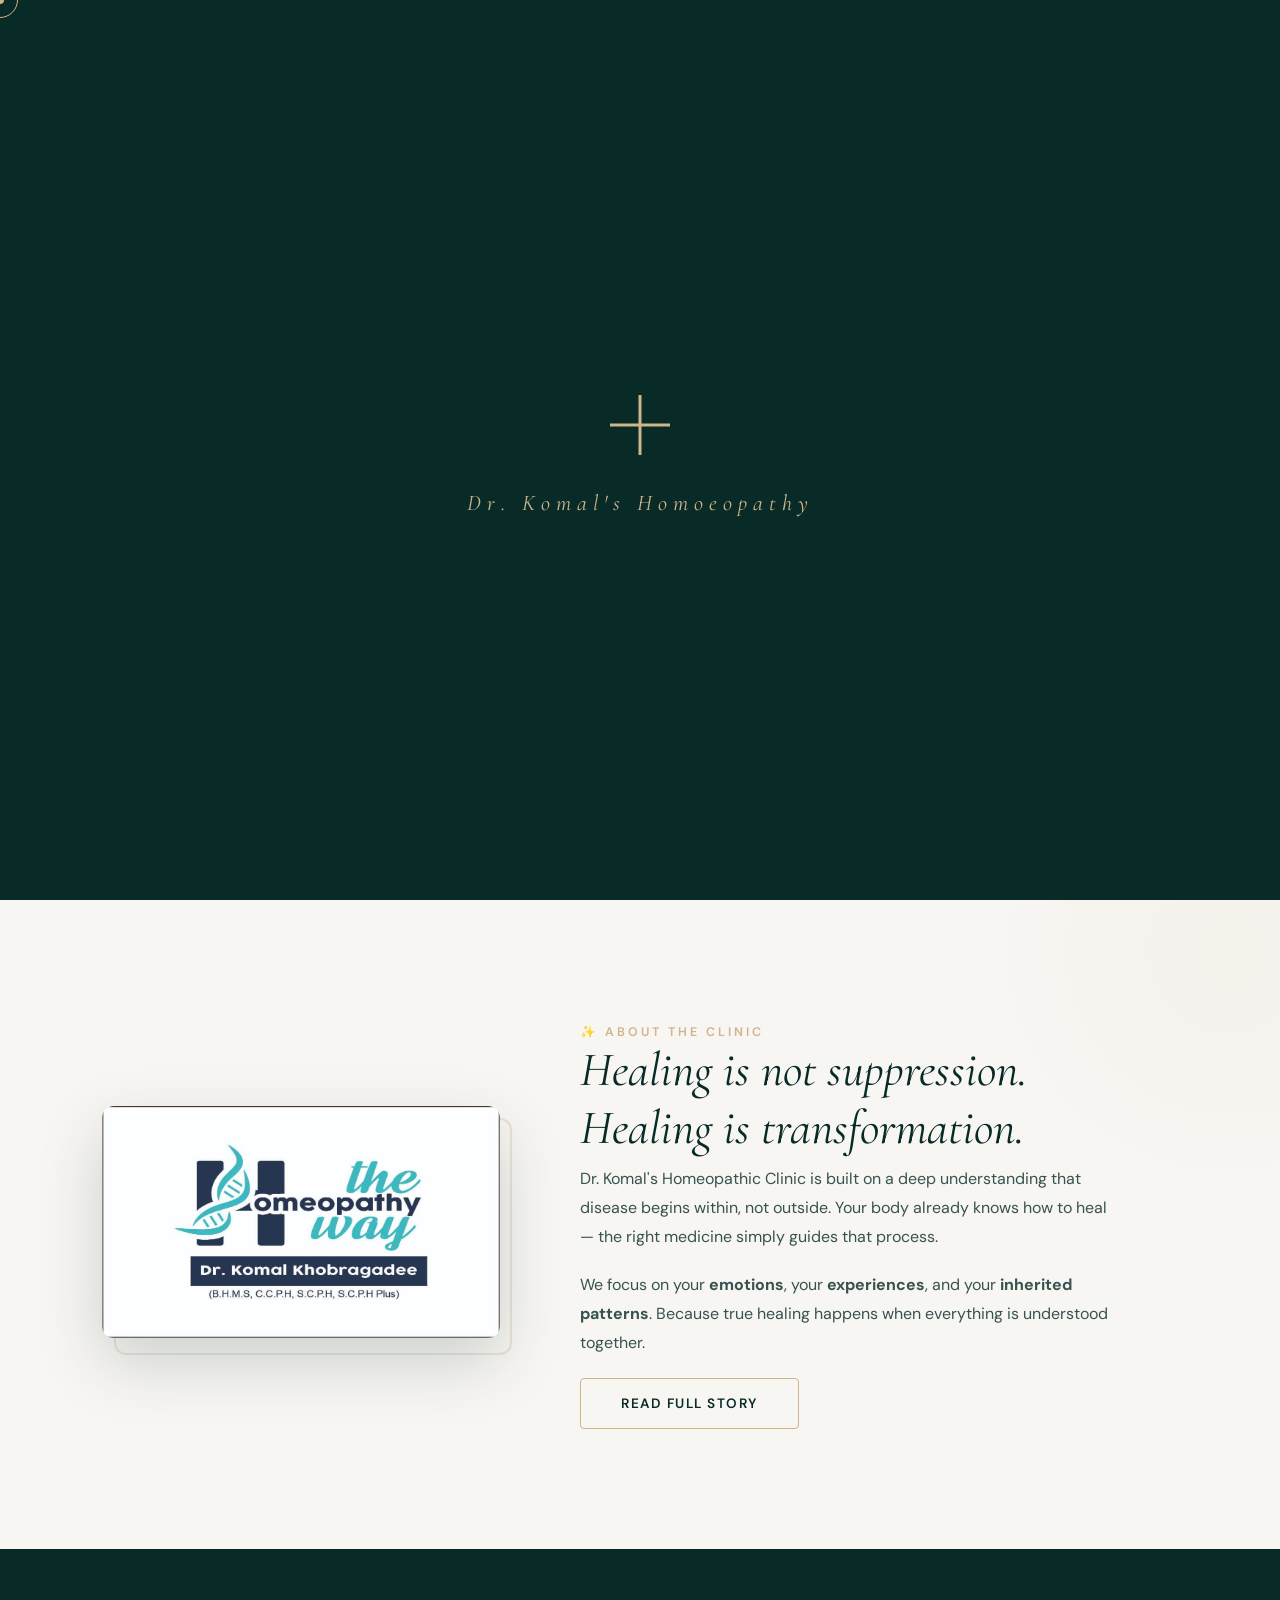
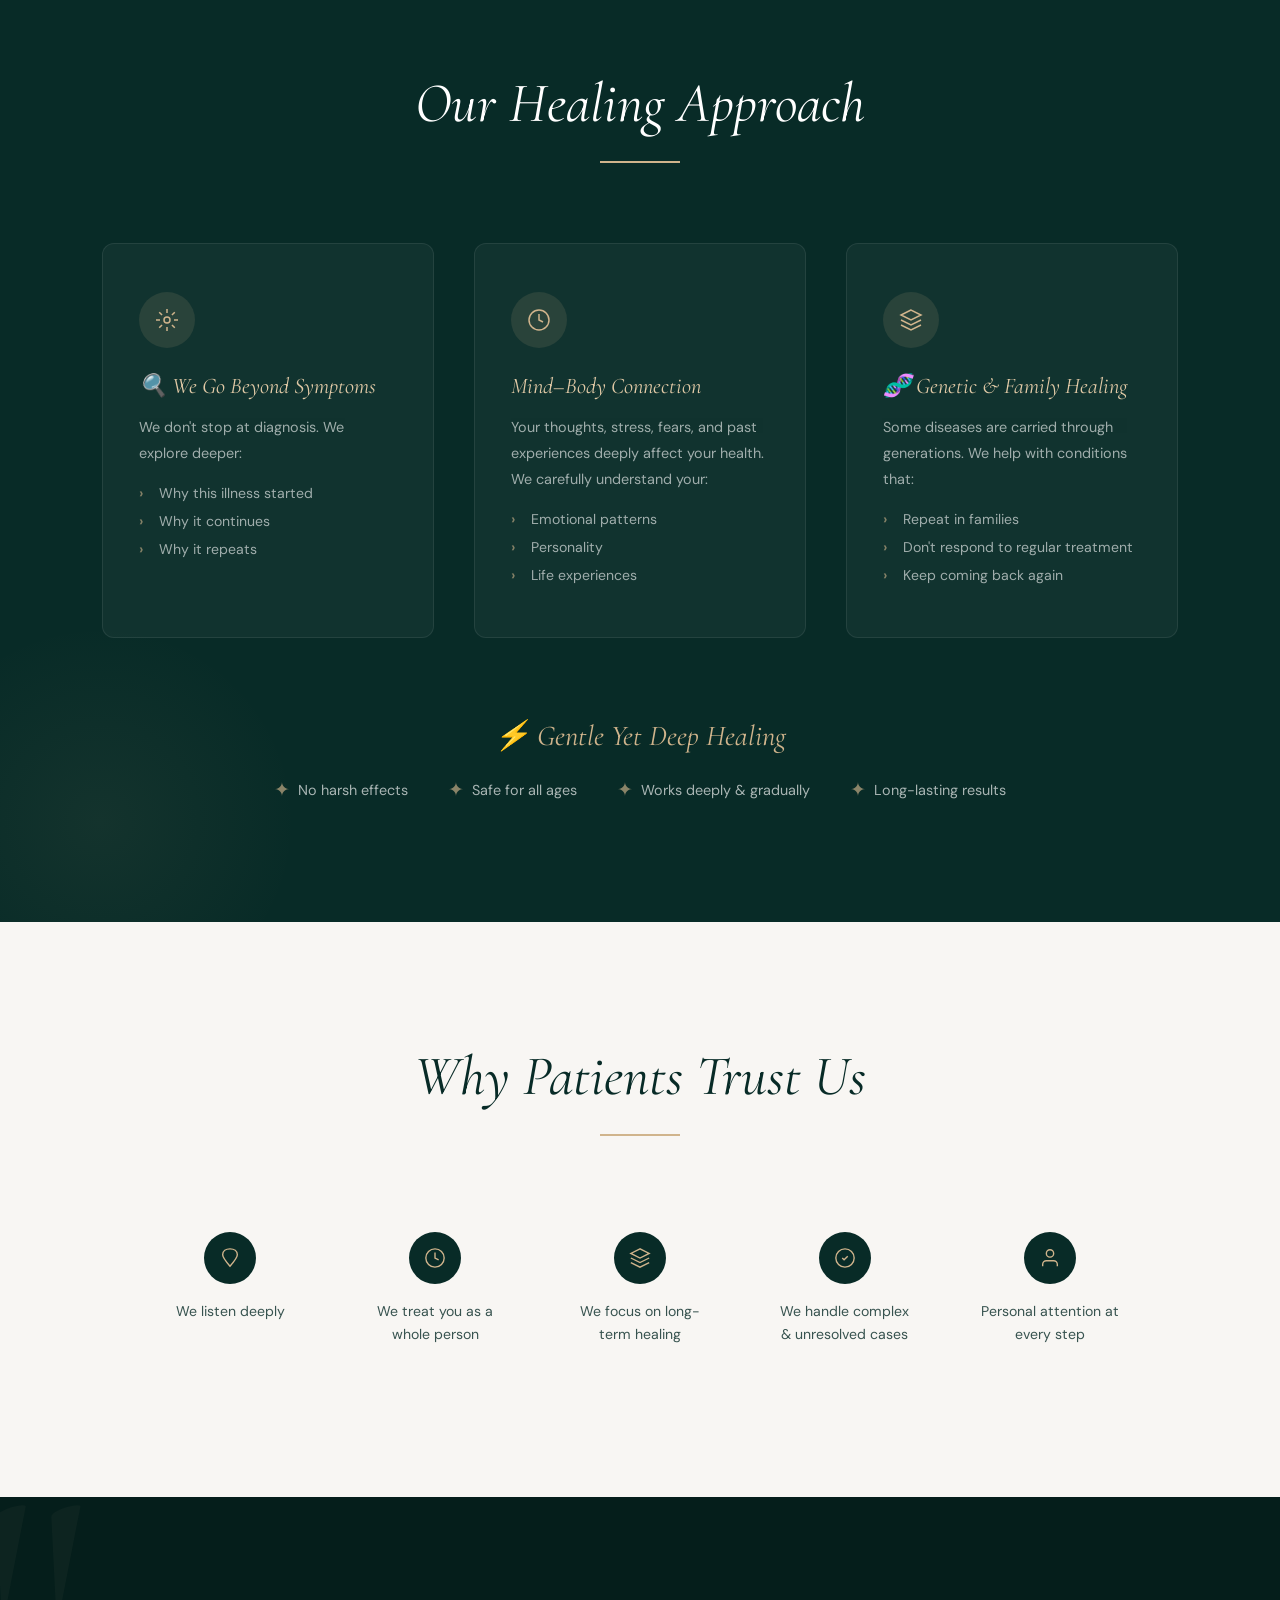
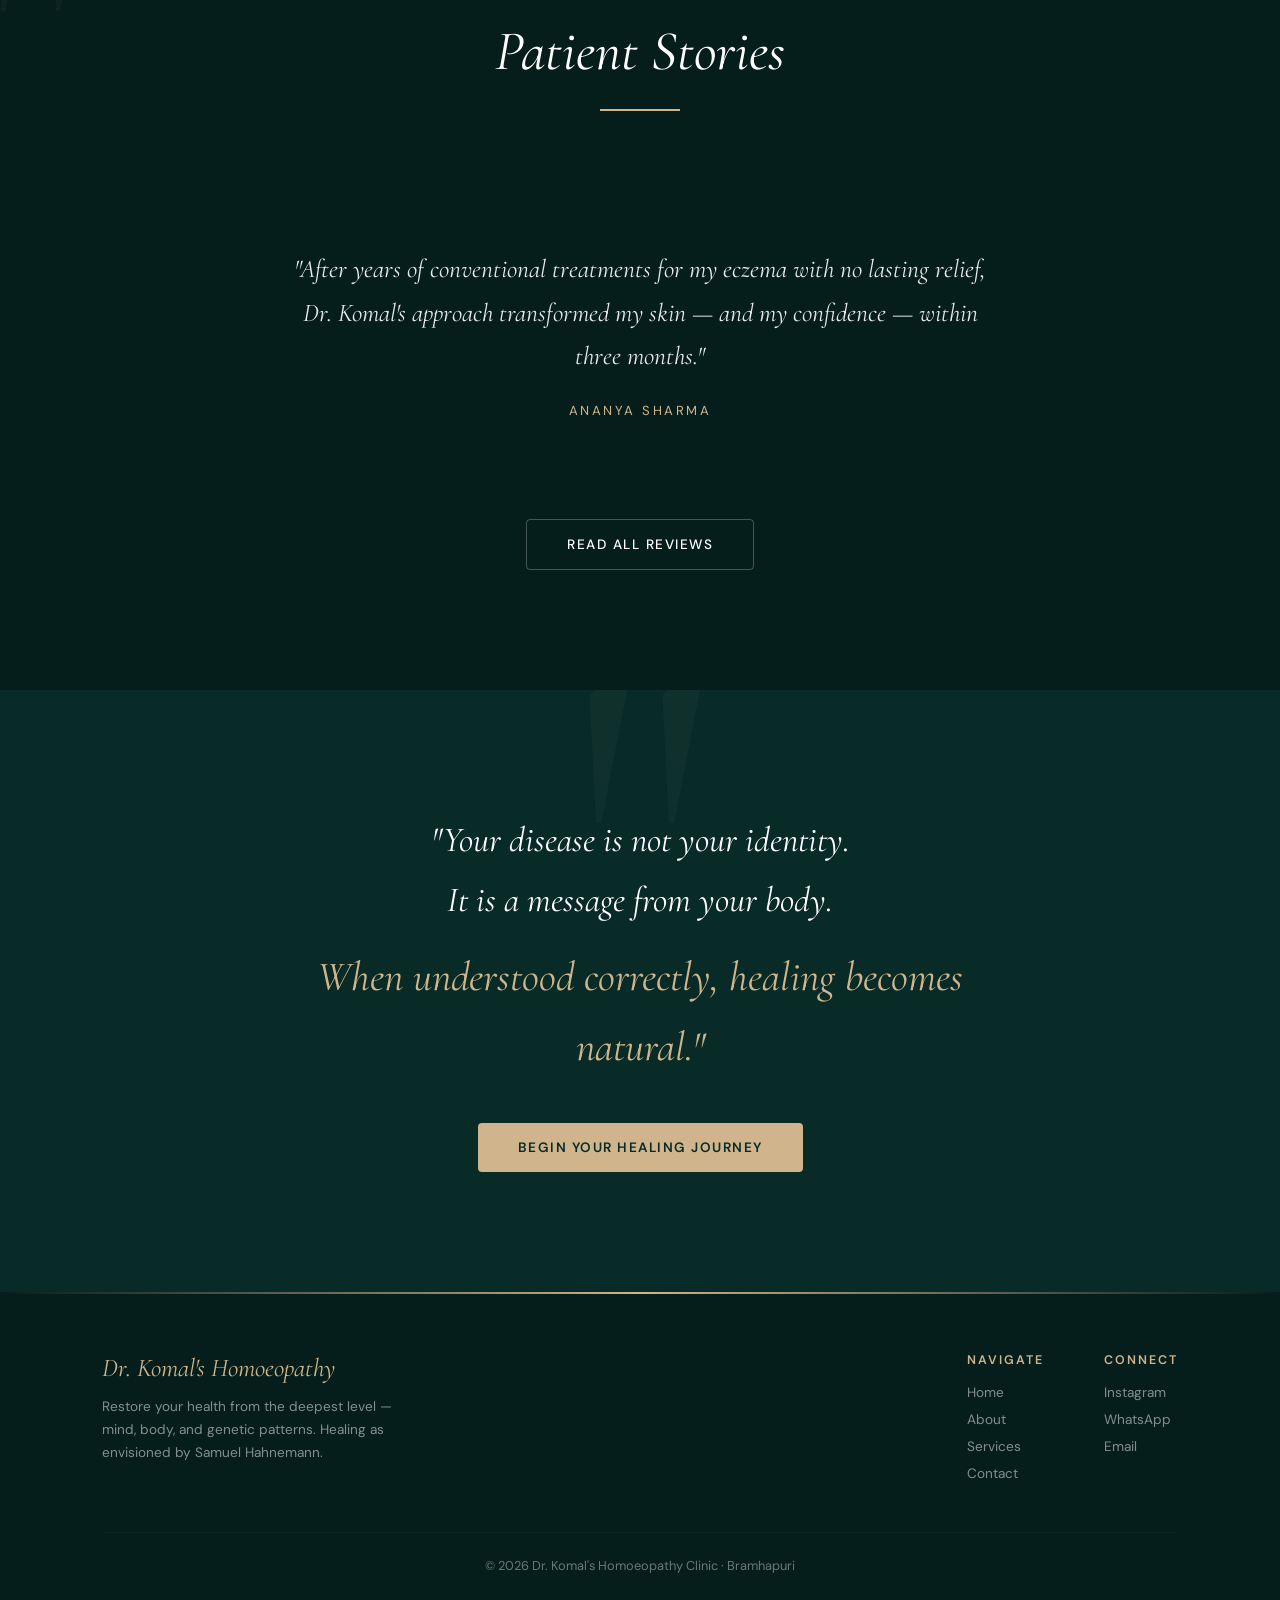
==== index.html @ 4f38c906 "Add files via upload" ====
<!DOCTYPE html>
<html lang="en">

<head>
  <meta charset="UTF-8">
  <meta name="viewport" content="width=device-width, initial-scale=1.0">
  <title>Dr. Komal's Homoeopathy Clinic — When Nothing Works, Healing Begins Here</title>
  <meta name="description"
    content="Restore your health from the deepest level — mind, body, and genetic patterns. Dr. Komal's Homoeopathy Clinic treats root causes naturally.">
  <link
    href="https://fonts.googleapis.com/css2?family=Cormorant+Garamond:ital,wght@0,400;0,600;1,400;1,600&family=DM+Sans:wght@400;500;700&display=swap"
    rel="stylesheet">
  <link rel="stylesheet" href="style.css">
  <script src="script.js" defer></script>
</head>

<body class="home-page">
  <!-- CURSOR -->
  <div class="cursor-dot" id="cursorDot"></div>
  <div class="cursor-ring" id="cursorRing"></div>
  <div class="grain"></div>

  <!-- PRELOADER -->
  <div id="preloader">
    <svg class="cross" viewBox="0 0 80 80">
      <line class="cross-line" x1="40" y1="10" x2="40" y2="70" />
      <line class="cross-line" x1="10" y1="40" x2="70" y2="40" />
    </svg>
    <div id="preload-text"></div>
  </div>

  <!-- NAV -->
  <nav id="navbar">
    <a href="index.html" class="nav-logo">
      <img src="assets/photo_6165736505205263648_y.jpg" alt="Dr. Komal's Homoeopathy Clinic Logo">
      <span>Dr. Komal's Homoeopathy</span>
    </a>
    <ul class="nav-links" id="navLinks">
      <li><a href="index.html" class="active">Home</a></li>
      <li><a href="about.html">About</a></li>
      <li><a href="services.html">Services</a></li>
      <li><a href="remedies.html">Remedies</a></li>
      <li><a href="testimonials.html">Testimonials</a></li>
      <li><a href="contact.html">Contact</a></li>
    </ul>
    <div class="hamburger" id="hamburger"><span></span><span></span><span></span></div>
  </nav>

  <!-- HERO -->
  <section class="section" id="home">
    <div class="hero-botanical">
      <svg viewBox="0 0 600 900" fill="none" xmlns="http://www.w3.org/2000/svg">
        <path d="M300 50c0 200-150 300-150 500s150 300 150 300" stroke="#fff" stroke-width=".5" opacity=".4" />
        <path d="M300 100c80-40 200 60 200 200s-120 200-200 250" stroke="#fff" stroke-width=".5" opacity=".3" />
        <path d="M300 200c-60-30-180 40-180 160s100 180 180 220" stroke="#fff" stroke-width=".5" opacity=".25" />
        <circle cx="350" cy="200" r="30" stroke="#fff" stroke-width=".3" opacity=".15" />
        <circle cx="200" cy="400" r="45" stroke="#fff" stroke-width=".3" opacity=".1" />
        <circle cx="400" cy="500" r="25" stroke="#fff" stroke-width=".3" opacity=".15" />
      </svg>
    </div>
    <svg class="hero-stitch" viewBox="0 0 100 100" preserveAspectRatio="none">
      <rect x="1" y="1" width="98" height="98" rx="0" />
    </svg>
    <div class="hero-content reveal">
      <div class="hero-badge">
        <span class="pulse-dot"></span>
        Dr. Komal's Homoeopathy Clinic
      </div>
      <h1>When nothing works…<br><span class="gold">Healing begins here.</span></h1>
      <p class="hero-subtitle">Restore your health from the deepest level — mind, body, and genetic patterns.</p>
      <p>At Dr. Komal's Homeopathic Clinic, we don't just treat disease — we understand your story. Every illness has a
        root. Every symptom has a meaning. We help your body heal naturally by activating your inner vital force, as
        envisioned by Samuel Hahnemann.</p>
      <div class="hero-btns">
        <button class="btn-gold">Book Consultation</button>
        <button class="btn-ghost" onclick="window.location.href='about.html'">Learn More</button>
      </div>
    </div>
  </section>

  <!-- ABOUT CLINIC -->
  <section class="about-preview">
    <div class="img-wrapper reveal">
      <img src="assets/photo_6165736505205263648_y.jpg" alt="Dr. Komal's Homoeopathy Clinic">
    </div>
    <div class="text-block reveal">
      <span class="section-label">✨ About the Clinic</span>
      <h2>Healing is not suppression.<br>Healing is <em>transformation.</em></h2>
      <p>Dr. Komal's Homeopathic Clinic is built on a deep understanding that disease begins within, not outside. Your
        body already knows how to heal — the right medicine simply guides that process.</p>
      <p>We focus on your <strong>emotions</strong>, your <strong>experiences</strong>, and your <strong>inherited
          patterns</strong>. Because true healing happens when everything is understood together.</p>
      <button class="btn-gold" style="background:transparent; border:1.5px solid var(--gold); color:var(--primary);"
        onclick="window.location.href='about.html'">Read Full Story</button>
    </div>
  </section>

  <!-- OUR HEALING APPROACH -->
  <section class="approach-section">
    <div class="section-header reveal">
      <h2>Our Healing Approach</h2>
      <div class="line"></div>
    </div>
    <div class="approach-grid">
      <div class="approach-card reveal">
        <div class="card-icon">
          <svg viewBox="0 0 24 24">
            <circle cx="12" cy="12" r="3" />
            <path d="M12 1v4M12 19v4M4.22 4.22l2.83 2.83M16.95 16.95l2.83 2.83M1 12h4M19 12h4M4.22 19.78l2.83-2.83M16.95 7.05l2.83-2.83" />
          </svg>
        </div>
        <h3>🔍 We Go Beyond Symptoms</h3>
        <p>We don't stop at diagnosis. We explore deeper:</p>
        <ul>
          <li>Why this illness started</li>
          <li>Why it continues</li>
          <li>Why it repeats</li>
        </ul>
      </div>
      <div class="approach-card reveal">
        <div class="card-icon">
          <svg viewBox="0 0 24 24">
            <path d="M12 2a10 10 0 1 0 10 10A10 10 0 0 0 12 2Z" />
            <path d="M12 6v6l4 2" />
          </svg>
        </div>
        <h3>Mind–Body Connection</h3>
        <p>Your thoughts, stress, fears, and past experiences deeply affect your health. We carefully understand your:</p>
        <ul>
          <li>Emotional patterns</li>
          <li>Personality</li>
          <li>Life experiences</li>
        </ul>
      </div>
      <div class="approach-card reveal">
        <div class="card-icon">
          <svg viewBox="0 0 24 24">
            <path d="M12 2L2 7l10 5 10-5-10-5zM2 17l10 5 10-5M2 12l10 5 10-5" />
          </svg>
        </div>
        <h3>🧬 Genetic & Family Healing</h3>
        <p>Some diseases are carried through generations. We help with conditions that:</p>
        <ul>
          <li>Repeat in families</li>
          <li>Don't respond to regular treatment</li>
          <li>Keep coming back again</li>
        </ul>
      </div>
    </div>
    <!-- Gentle Healing Banner -->
    <div class="reveal" style="max-width:800px;margin:80px auto 0;text-align:center;">
      <h3 style="font-size:1.8rem;font-style:italic;color:var(--gold);margin-bottom:20px;font-weight:400;">⚡ Gentle Yet
        Deep Healing</h3>
      <div style="display:flex;justify-content:center;gap:40px;flex-wrap:wrap;margin-top:24px;">
        <span style="font-size:.9rem;opacity:.65;display:flex;align-items:center;gap:8px;">
          <span style="color:var(--gold);font-size:1.2rem;">✦</span> No harsh effects</span>
        <span style="font-size:.9rem;opacity:.65;display:flex;align-items:center;gap:8px;">
          <span style="color:var(--gold);font-size:1.2rem;">✦</span> Safe for all ages</span>
        <span style="font-size:.9rem;opacity:.65;display:flex;align-items:center;gap:8px;">
          <span style="color:var(--gold);font-size:1.2rem;">✦</span> Works deeply & gradually</span>
        <span style="font-size:.9rem;opacity:.65;display:flex;align-items:center;gap:8px;">
          <span style="color:var(--gold);font-size:1.2rem;">✦</span> Long-lasting results</span>
      </div>
    </div>
  </section>

  <!-- WHY PATIENTS TRUST US -->
  <section class="trust-section">
    <div class="section-header reveal">
      <h2>Why Patients Trust Us</h2>
      <div class="line"></div>
    </div>
    <div class="trust-grid">
      <div class="trust-item reveal">
        <div class="trust-icon">
          <svg viewBox="0 0 24 24">
            <path d="M12 21c-4.97-5.71-8-9.29-8-12.5C4 4.36 7.58 2 12 2s8 2.36 8 6.5c0 3.21-3.03 6.79-8 12.5z" />
          </svg>
        </div>
        <p>We listen deeply</p>
      </div>
      <div class="trust-item reveal">
        <div class="trust-icon">
          <svg viewBox="0 0 24 24">
            <circle cx="12" cy="12" r="10" />
            <path d="M12 6v6l4 2" />
          </svg>
        </div>
        <p>We treat you as a whole person</p>
      </div>
      <div class="trust-item reveal">
        <div class="trust-icon">
          <svg viewBox="0 0 24 24">
            <path d="M12 2L2 7l10 5 10-5-10-5zM2 17l10 5 10-5M2 12l10 5 10-5" />
          </svg>
        </div>
        <p>We focus on long-term healing</p>
      </div>
      <div class="trust-item reveal">
        <div class="trust-icon">
          <svg viewBox="0 0 24 24">
            <path d="M9 12l2 2 4-4" />
            <circle cx="12" cy="12" r="10" />
          </svg>
        </div>
        <p>We handle complex & unresolved cases</p>
      </div>
      <div class="trust-item reveal">
        <div class="trust-icon">
          <svg viewBox="0 0 24 24">
            <path d="M20 21v-2a4 4 0 0 0-4-4H8a4 4 0 0 0-4 4v2" />
            <circle cx="12" cy="7" r="4" />
          </svg>
        </div>
        <p>Personal attention at every step</p>
      </div>
    </div>
  </section>

  <!-- TESTIMONIALS PREVIEW -->
  <section class="section" id="testimonials">
    <span class="big-quote">"</span>
    <div class="section-header reveal">
      <h2>Patient Stories</h2>
      <div class="line"></div>
    </div>
    <div class="testi-carousel">
      <div class="testi-slide active">
        <blockquote>"After years of conventional treatments for my eczema with no lasting relief, Dr. Komal's approach
          transformed my skin — and my confidence — within three months."</blockquote>
        <span class="patient">Ananya Sharma</span>
      </div>
      <div class="testi-slide">
        <blockquote>"My daughter's recurring throat infections stopped completely after starting homeopathic treatment.
          Dr. Komal's patience with children is remarkable."</blockquote>
        <span class="patient">Rajesh Menon</span>
      </div>
    </div>
    <div style="text-align:center; position:relative; z-index:10; margin-top:40px;">
      <button class="btn-ghost" onclick="window.location.href='testimonials.html'">Read All Reviews</button>
    </div>
  </section>

  <!-- POWER MESSAGE -->
  <section class="power-message">
    <div class="reveal">
      <blockquote>
        "Your disease is not your identity.<br>
        It is a message from your body.
        <span class="highlight">When understood correctly, healing becomes natural."</span>
      </blockquote>
      <button class="btn-gold">Begin Your Healing Journey</button>
    </div>
  </section>

  <!-- FOOTER -->
  <footer>
    <div class="footer-content">
      <div class="footer-brand">
        <div class="footer-logo">Dr. Komal's Homoeopathy</div>
        <p>Restore your health from the deepest level — mind, body, and genetic patterns. Healing as envisioned by
          Samuel Hahnemann.</p>
      </div>
      <div class="footer-links">
        <div>
          <h4>Navigate</h4>
          <a href="index.html">Home</a>
          <a href="about.html">About</a>
          <a href="services.html">Services</a>
          <a href="contact.html">Contact</a>
        </div>
        <div>
          <h4>Connect</h4>
          <a href="https://instagram.com/dr.komaal" target="_blank">Instagram</a>
          <a href="https://wa.me/917588773437" target="_blank">WhatsApp</a>
          <a href="mailto:komalkhobragade234@gmail.com">Email</a>
        </div>
      </div>
    </div>
    <div class="footer-bottom">
      <p>© 2026 Dr. Komal's Homoeopathy Clinic · Bramhapuri</p>
    </div>
  </footer>

  <!-- BOOKING MODAL -->
  <div class="modal-overlay" id="bookingModal">
    <div class="modal-content">
      <button class="modal-close" id="closeModal">&times;</button>
      <iframe src="https://topmate.io/divesh_mandhyan" frameborder="0"></iframe>
    </div>
  </div>
</body>

</html>
---- style.css ----
/* ===== RESET & DESIGN TOKENS ===== */
*,*::before,*::after{margin:0;padding:0;box-sizing:border-box}
:root{
  --primary:#082b27;
  --gold:#d0b48c;
  --white:#ffffff;
  --primary-light:#0e3f39;
  --primary-dark:#051e1b;
  --gold-light:#e0c9a6;
  --gold-dark:#b89a6e;
  --off-white:#f8f6f3;
  --text-muted:rgba(255,255,255,.7);
  --shadow-sm:0 2px 12px rgba(8,43,39,.08);
  --shadow-md:0 8px 32px rgba(8,43,39,.12);
  --shadow-lg:0 24px 64px rgba(8,43,39,.18);
  --transition:0.4s cubic-bezier(0.4,0,0.2,1);
  --radius:12px;
}
html{scroll-behavior:smooth}
body{font-family:'DM Sans',sans-serif;color:var(--primary);background:var(--white);overflow-x:hidden;cursor:none}
h1,h2,h3,h4{font-family:'Cormorant Garamond',serif}
::selection{background:var(--gold);color:var(--primary)}

/* ===== CUSTOM CURSOR ===== */
.cursor-dot{width:8px;height:8px;background:var(--gold);border-radius:50%;position:fixed;pointer-events:none;z-index:10000;transition:transform .2s,opacity .2s}
.cursor-ring{width:36px;height:36px;border:1.5px solid var(--gold);border-radius:50%;position:fixed;pointer-events:none;z-index:10000;transition:transform .3s,width .3s,height .3s,border-color .3s;transform:translate(-50%,-50%)}
.cursor-ring.hover{width:56px;height:56px;border-color:var(--white)}

/* ===== PRELOADER ===== */
#preloader{position:fixed;inset:0;background:var(--primary);z-index:9999;display:flex;flex-direction:column;align-items:center;justify-content:center;transition:clip-path 0.8s ease-in-out}
#preloader.hide{clip-path:inset(0 0 100% 0)}
#preloader svg.cross{width:80px;height:80px}
#preloader .cross-line{stroke:var(--gold);stroke-width:3;fill:none;stroke-dasharray:60;stroke-dashoffset:60;animation:drawCross 1.2s ease forwards}
#preloader .cross-line:nth-child(2){animation-delay:.4s}
@keyframes drawCross{to{stroke-dashoffset:0}}
@keyframes pulse{0%,100%{transform:scale(1);opacity:1}50%{transform:scale(1.08);opacity:.8}}
#preloader .cross-done{animation:pulse 1.5s ease infinite}
#preload-text{color:var(--gold);font-family:'Cormorant Garamond',serif;font-size:1.4rem;letter-spacing:6px;margin-top:24px;font-style:italic}
#preload-text span{opacity:0;display:inline-block;animation:letterIn .3s ease forwards}
@keyframes letterIn{to{opacity:1}}

/* ===== GRAIN OVERLAY ===== */
.grain{position:fixed;inset:0;pointer-events:none;z-index:9998;opacity:.03;background-image:url("data:image/svg+xml,%3Csvg viewBox='0 0 256 256' xmlns='http://www.w3.org/2000/svg'%3E%3Cfilter id='noise'%3E%3CfeTurbulence type='fractalNoise' baseFrequency='0.9' numOctaves='4' stitchTiles='stitch'/%3E%3C/filter%3E%3Crect width='100%25' height='100%25' filter='url(%23noise)'/%3E%3C/svg%3E")}

/* ===== NAVIGATION ===== */
nav{position:fixed;top:0;left:0;right:0;z-index:1000;padding:20px 60px;display:flex;align-items:center;justify-content:space-between;transition:all var(--transition)}
nav.scrolled{background:rgba(8,43,39,.97);backdrop-filter:blur(16px);box-shadow:0 2px 24px rgba(8,43,39,.2);padding:14px 60px}
.nav-links{display:flex;gap:32px;list-style:none}
.nav-links a{text-decoration:none;color:rgba(255,255,255,.75);font-size:.82rem;letter-spacing:2px;text-transform:uppercase;transition:color var(--transition);position:relative;font-weight:500}
.nav-links a::after{content:'';position:absolute;bottom:-6px;left:0;width:0;height:1.5px;background:var(--gold);transition:width .3s}
.nav-links a:hover::after,.nav-links a.active::after{width:100%}
.nav-links a:hover,.nav-links a.active{color:var(--gold)}
nav.scrolled .nav-links a{color:rgba(255,255,255,.75)}
nav.scrolled .nav-links a:hover,nav.scrolled .nav-links a.active{color:var(--gold)}
.nav-logo{display:flex;align-items:center;gap:12px;text-decoration:none;transition:all var(--transition)}
.nav-logo img{height:48px;width:auto;max-width:200px;object-fit:contain;border-radius:8px;box-shadow:0 2px 12px rgba(0,0,0,0.15)}
.nav-logo span{font-family:'Cormorant Garamond',serif;font-size:1.3rem;color:var(--gold);font-weight:600;letter-spacing:1px}
.hamburger{display:none;flex-direction:column;gap:5px;cursor:pointer;z-index:1001}
.hamburger span{width:24px;height:2px;background:var(--gold);transition:all .3s}

/* Light pages nav override */
body.light-page nav:not(.scrolled) .nav-links a{color:rgba(8,43,39,.6)}
body.light-page nav:not(.scrolled) .nav-links a:hover,body.light-page nav:not(.scrolled) .nav-links a.active{color:var(--primary)}
body.light-page nav:not(.scrolled) .hamburger span{background:var(--primary)}
body.light-page nav:not(.scrolled) .nav-logo span{color:var(--primary)}

/* ===== SECTIONS ===== */
.section{min-height:100vh;position:relative;opacity:1;padding:0}
.reveal{opacity:0;transform:translateY(40px);transition:all 0.7s cubic-bezier(0.4,0,0.2,1)}
.reveal.visible{opacity:1;transform:translateY(0)}

/* ===== HERO ===== */
#home{background:var(--primary);display:flex;align-items:center;min-height:100vh;position:relative;overflow:hidden}
.hero-bg-pattern{position:absolute;inset:0;overflow:hidden;opacity:.06}
.hero-bg-pattern svg{width:100%;height:100%}
.hero-botanical{position:absolute;right:-80px;top:0;width:55%;height:100%;opacity:.05}
.hero-botanical svg{width:100%;height:100%}
.hero-content{padding:0 8%;max-width:760px;position:relative;z-index:2}
.hero-content .hero-badge{display:inline-flex;align-items:center;gap:8px;background:rgba(208,180,140,.12);border:1px solid rgba(208,180,140,.25);border-radius:40px;padding:8px 20px;margin-bottom:32px;font-size:.78rem;letter-spacing:2.5px;text-transform:uppercase;color:var(--gold)}
.hero-content .hero-badge .pulse-dot{width:8px;height:8px;background:var(--gold);border-radius:50%;animation:pulseDot 2s ease infinite}
@keyframes pulseDot{0%,100%{opacity:1;transform:scale(1)}50%{opacity:.4;transform:scale(.7)}}
.hero-content h1{font-size:clamp(2.8rem,6vw,5.2rem);color:var(--white);font-style:italic;font-weight:400;line-height:1.08;margin-bottom:16px}
.hero-content h1 .gold{color:var(--gold);display:block;font-size:clamp(1.4rem,3vw,2.4rem);font-style:normal;font-weight:400;letter-spacing:2px;margin-top:8px}
.hero-content .hero-subtitle{color:var(--gold-light);font-size:1.1rem;line-height:1.8;max-width:520px;margin-bottom:20px;font-style:italic;font-family:'Cormorant Garamond',serif;font-weight:400}
.hero-content p{color:rgba(255,255,255,.65);font-size:.95rem;line-height:1.8;max-width:500px;margin-bottom:40px}
.hero-btns{display:flex;gap:16px;flex-wrap:wrap}
.hero-stitch{position:absolute;inset:40px;pointer-events:none;z-index:1}
.hero-stitch rect{fill:none;stroke:var(--gold);stroke-width:1;stroke-dasharray:8 6;stroke-dashoffset:800;opacity:.2;vector-effect:non-scaling-stroke;animation:stitchDraw 3s ease forwards 2.5s}
@keyframes stitchDraw{to{stroke-dashoffset:0}}

/* ===== BUTTONS ===== */
.btn-gold{background:var(--gold);color:var(--primary);border:none;padding:16px 40px;font-family:'DM Sans',sans-serif;font-size:.85rem;font-weight:600;letter-spacing:1.5px;cursor:pointer;transition:all .3s;text-transform:uppercase;border-radius:4px}
.btn-gold:hover{background:var(--gold-light);transform:translateY(-2px);box-shadow:0 12px 32px rgba(208,180,140,.3)}
.btn-ghost{background:transparent;color:var(--white);border:1px solid rgba(255,255,255,.25);padding:16px 40px;font-family:'DM Sans',sans-serif;font-size:.85rem;font-weight:500;letter-spacing:1.5px;cursor:pointer;transition:all .3s;text-transform:uppercase;border-radius:4px}
.btn-ghost:hover{border-color:var(--gold);color:var(--gold)}

/* ===== FLOATING PARTICLES ===== */
.float-particle{position:absolute;border-radius:50%;border:1px solid rgba(208,180,140,.2);opacity:.4;animation:floatUp linear infinite}
@keyframes floatUp{0%{transform:translateY(0) rotate(0deg);opacity:.4}100%{transform:translateY(-100vh) rotate(360deg);opacity:0}}

/* ===== ABOUT CLINIC PREVIEW (HOME) ===== */
.about-preview{background:var(--off-white);padding:120px 8%;display:flex;gap:80px;align-items:center;flex-wrap:wrap;position:relative;overflow:hidden}
.about-preview::before{content:'';position:absolute;top:-200px;right:-200px;width:500px;height:500px;border-radius:50%;background:radial-gradient(circle,rgba(208,180,140,.08) 0%,transparent 70%)}
.about-preview .img-wrapper{flex:1;min-width:300px;position:relative}
.about-preview .img-wrapper img{width:100%;border-radius:var(--radius);box-shadow:var(--shadow-lg)}
.about-preview .img-wrapper::after{content:'';position:absolute;inset:12px -12px -12px 12px;border:2px solid var(--gold);border-radius:var(--radius);opacity:.3;z-index:-1}
.about-preview .text-block{flex:1.5;min-width:300px}
.about-preview .text-block .section-label{font-size:.78rem;letter-spacing:3px;text-transform:uppercase;color:var(--gold);margin-bottom:16px;font-weight:600}
.about-preview .text-block h2{font-size:clamp(2rem,4vw,3rem);font-style:italic;font-weight:400;margin-bottom:8px;color:var(--primary)}
.about-preview .text-block .subtitle{color:var(--gold-dark);font-size:.9rem;letter-spacing:1px;margin-bottom:24px}
.about-preview .text-block p{line-height:1.8;opacity:.8;margin-bottom:20px;max-width:540px;color:var(--primary)}

/* ===== HEALING APPROACH (HOME) ===== */
.approach-section{background:var(--primary);padding:120px 8%;position:relative;color:var(--white);overflow:hidden}
.approach-section::before{content:'';position:absolute;bottom:-100px;left:-100px;width:400px;height:400px;border-radius:50%;background:radial-gradient(circle,rgba(208,180,140,.06) 0%,transparent 70%)}
.approach-section .section-header{text-align:center;margin-bottom:80px}
.approach-section .section-header h2{color:var(--white);font-size:clamp(2.4rem,5vw,3.5rem);font-style:italic;font-weight:400}
.approach-section .section-header .line{width:80px;height:2px;background:var(--gold);margin:24px auto}
.approach-grid{display:grid;grid-template-columns:repeat(3,1fr);gap:40px;max-width:1100px;margin:0 auto}
.approach-card{background:rgba(255,255,255,.04);border:1px solid rgba(255,255,255,.08);padding:48px 36px;border-radius:var(--radius);transition:all .4s;position:relative;overflow:hidden}
.approach-card::before{content:'';position:absolute;top:0;left:0;right:0;height:3px;background:var(--gold);transform:scaleX(0);transition:transform .4s;transform-origin:left}
.approach-card:hover::before{transform:scaleX(1)}
.approach-card:hover{background:rgba(255,255,255,.06);border-color:rgba(208,180,140,.2);transform:translateY(-4px)}
.approach-card .card-icon{width:56px;height:56px;border-radius:50%;background:rgba(208,180,140,.12);display:flex;align-items:center;justify-content:center;margin-bottom:24px}
.approach-card .card-icon svg{width:24px;height:24px;stroke:var(--gold);fill:none;stroke-width:1.5}
.approach-card h3{font-size:1.4rem;font-style:italic;margin-bottom:16px;color:var(--gold-light);font-weight:400}
.approach-card p{font-size:.9rem;line-height:1.8;opacity:.6}
.approach-card ul{list-style:none;margin-top:12px}
.approach-card ul li{font-size:.88rem;line-height:2;opacity:.6;padding-left:20px;position:relative}
.approach-card ul li::before{content:'›';position:absolute;left:0;color:var(--gold);font-weight:700}

/* ===== WHY TRUST US (HOME) ===== */
.trust-section{background:var(--off-white);padding:120px 8%;text-align:center}
.trust-section .section-header h2{color:var(--primary);font-size:clamp(2.4rem,5vw,3.5rem);font-style:italic;font-weight:400}
.trust-section .section-header .line{width:80px;height:2px;background:var(--gold);margin:24px auto}
.trust-grid{display:grid;grid-template-columns:repeat(5,1fr);gap:24px;max-width:1000px;margin:0 auto}
.trust-item{padding:32px 20px;border-radius:var(--radius);transition:all .3s;position:relative}
.trust-item:hover{background:white;box-shadow:var(--shadow-sm)}
.trust-item .trust-icon{width:52px;height:52px;border-radius:50%;background:var(--primary);display:flex;align-items:center;justify-content:center;margin:0 auto 16px}
.trust-item .trust-icon svg{width:22px;height:22px;stroke:var(--gold);fill:none;stroke-width:1.5}
.trust-item p{font-size:.88rem;line-height:1.6;color:var(--primary);opacity:.8}

/* ===== POWER MESSAGE (HOME) ===== */
.power-message{background:var(--primary);padding:120px 8%;text-align:center;position:relative;overflow:hidden}
.power-message::before{content:'"';position:absolute;font-family:'Cormorant Garamond',serif;font-size:clamp(20rem,40vw,35rem);color:rgba(208,180,140,.04);top:-100px;left:50%;transform:translateX(-50%);line-height:1;pointer-events:none}
.power-message blockquote{font-family:'Cormorant Garamond',serif;font-style:italic;font-size:clamp(1.4rem,3vw,2.2rem);line-height:1.7;max-width:700px;margin:0 auto 40px;color:var(--white);position:relative;z-index:2}
.power-message blockquote .highlight{color:var(--gold);display:block;font-size:clamp(1.6rem,3.5vw,2.6rem);margin-top:12px}

/* ===== SECTION HEADER (Global) ===== */
.section-header{text-align:center;margin-bottom:64px}
.section-header h2{font-size:clamp(2.4rem,5vw,3.5rem);font-style:italic;font-weight:400;color:var(--primary)}
.section-header .line{width:80px;height:2px;background:var(--gold);margin:24px auto}
.section-header .section-subtitle{font-size:1rem;line-height:1.8;opacity:.7;max-width:600px;margin:0 auto;color:var(--primary)}

/* ===== SERVICES PAGE ===== */
#services{padding:120px 8%}
.services-grid{display:grid;grid-template-columns:repeat(3,1fr);gap:40px}
.service-card{background:var(--white);padding:48px 40px;border-radius:var(--radius);position:relative;overflow:hidden;transition:transform .4s,box-shadow .4s;border:1px solid rgba(8,43,39,.06)}
.service-card::before{content:'';position:absolute;top:0;left:0;right:0;height:3px;background:linear-gradient(90deg,var(--gold),var(--gold-light));transform:scaleX(0);transition:transform .4s;transform-origin:left}
.service-card:hover{transform:translateY(-8px);box-shadow:var(--shadow-lg)}
.service-card:hover::before{transform:scaleX(1)}
.service-card svg.svc-icon{width:44px;height:44px;margin-bottom:24px;stroke:var(--gold);fill:none;stroke-width:1.5}
.service-card h3{font-size:1.35rem;font-style:italic;margin-bottom:14px;color:var(--primary);font-weight:600}
.service-card p{font-size:.92rem;line-height:1.7;opacity:.65;color:var(--primary)}
.service-card.reveal{opacity:0;transform:translateY(40px)}
.service-card.visible{opacity:1;transform:translateY(0)}

/* ===== ABOUT PAGE ===== */
#about{background:var(--off-white);padding:120px 8%;display:flex;align-items:center;gap:80px;flex-wrap:wrap}
.about-portrait{flex:1;min-width:300px;display:flex;justify-content:center}
.portrait-frame{width:320px;height:320px;border-radius:50%;position:relative;display:flex;align-items:center;justify-content:center;background:rgba(8,43,39,.05)}
.portrait-frame .border-ring{position:absolute;inset:-15px;border-radius:50%;border:1px solid var(--primary);opacity:.2;animation:rotateBorder 20s linear infinite}
.portrait-frame .border-ring svg{width:100%;height:100%}
@keyframes rotateBorder{to{transform:rotate(360deg)}}
.portrait-inner{width:280px;height:280px;border-radius:50%;background:var(--primary);display:flex;align-items:center;justify-content:center;overflow:hidden}
.portrait-inner img{width:100%;height:100%;object-fit:cover}
.social-links{display:flex;gap:16px;margin-top:24px;flex-wrap:wrap}
.social-links a{display:flex;align-items:center;gap:8px;text-decoration:none;color:var(--primary);font-size:.85rem;padding:8px 16px;border:1px solid rgba(8,43,39,.15);border-radius:24px;transition:all .3s}
.social-links a:hover{background:var(--primary);color:var(--white);border-color:var(--primary)}
.social-links a svg{width:16px;height:16px;fill:currentColor}
.about-text{flex:1;min-width:320px}
.about-text h2{font-size:clamp(2rem,4vw,3.2rem);font-style:italic;font-weight:400;margin-bottom:8px;color:var(--primary)}
.about-text .subtitle{color:var(--gold-dark);font-size:.9rem;letter-spacing:1px;margin-bottom:24px}
.about-text p{line-height:1.8;opacity:.8;margin-bottom:20px;max-width:520px;color:var(--primary)}
.credentials{list-style:none;margin:24px 0}
.credentials li{display:flex;align-items:center;gap:12px;margin-bottom:12px;font-size:.95rem;color:var(--primary)}
.credentials .check{width:24px;height:24px;border-radius:50%;background:var(--primary);display:flex;align-items:center;justify-content:center;flex-shrink:0}
.credentials .check svg{width:12px;height:12px;stroke:var(--gold);stroke-width:3;fill:none;stroke-dasharray:20;stroke-dashoffset:20}
.credentials.visible .check svg{animation:drawCheck .5s ease forwards}
@keyframes drawCheck{to{stroke-dashoffset:0}}
.timeline{margin-top:40px;padding-left:24px;border-left:2px solid rgba(8,43,39,.15);position:relative}
.timeline-dot{width:12px;height:12px;border-radius:50%;background:var(--gold);position:absolute;left:-7px;opacity:0;transition:opacity .4s;box-shadow:0 0 0 4px rgba(208,180,140,.2)}
.timeline-dot.visible{opacity:1}
.timeline-item{padding:0 0 28px 20px;position:relative}
.timeline-item .year{font-weight:700;color:var(--gold-dark);font-size:.85rem;letter-spacing:1px}
.timeline-item .desc{font-size:.9rem;opacity:.7;color:var(--primary)}

/* ===== REMEDIES PAGE ===== */
#remedies{background:var(--primary);padding:120px 8%;color:var(--white)}
#remedies .section-header h2{color:var(--white)}
.remedies-grid{display:grid;grid-template-columns:repeat(2,1fr);gap:40px}
.remedy-card{background:rgba(255,255,255,.04);border:1px solid rgba(255,255,255,.08);padding:48px 36px;position:relative;overflow:hidden;transition:all .4s;border-radius:var(--radius)}
.remedy-card:hover{background:rgba(255,255,255,.07);border-color:rgba(208,180,140,.25);transform:translateY(-4px)}
.remedy-card svg.remedy-icon{width:80px;height:80px;stroke:var(--gold);fill:none;stroke-width:1;margin-bottom:20px;opacity:.6}
.remedy-card h3{font-size:1.5rem;font-style:italic;margin-bottom:4px;position:relative;display:inline-block;color:var(--white)}
.remedy-card h3::after{content:'';position:absolute;bottom:-4px;left:0;width:0;height:1.5px;background:var(--gold);transition:width .5s}
.remedy-card:hover h3::after{width:100%}
.remedy-card .origin{font-size:.78rem;color:var(--gold);letter-spacing:1.5px;text-transform:uppercase;margin-bottom:16px;display:block}
.remedy-card p{font-size:.9rem;line-height:1.7;opacity:.55}
.remedy-particle{position:absolute;width:4px;height:4px;background:var(--gold);border-radius:50%;opacity:.15;animation:floatUp linear infinite}

/* ===== TESTIMONIALS PAGE ===== */
#testimonials{background:var(--primary-dark);padding:120px 8%;color:var(--white);position:relative;overflow:hidden;min-height:80vh;display:flex;flex-direction:column;justify-content:center}
.big-quote{position:absolute;font-family:'Cormorant Garamond',serif;font-size:clamp(15rem,30vw,25rem);color:rgba(208,180,140,.04);top:-60px;left:-20px;line-height:1;pointer-events:none}
.testi-carousel{max-width:700px;margin:0 auto;text-align:center;position:relative;min-height:280px;width:100%}
.testi-slide{position:absolute;inset:0;opacity:0;transition:opacity .6s;display:flex;flex-direction:column;align-items:center;justify-content:center;width:100%}
.testi-slide.active{opacity:1;z-index:2}
.testi-slide blockquote{font-family:'Cormorant Garamond',serif;font-style:italic;font-size:clamp(1.2rem,2.5vw,1.6rem);line-height:1.7;margin-bottom:24px;color:rgba(255,255,255,.9)}
.testi-slide .patient{font-size:.82rem;letter-spacing:2.5px;text-transform:uppercase;color:var(--gold);margin-bottom:12px;display:block}
.stars{display:flex;gap:4px;justify-content:center}
.stars svg{width:16px;height:16px;fill:var(--gold)}
#testimonials .section-header h2{color:var(--white)}

/* ===== CONTACT PAGE ===== */
#contact{background:var(--off-white);padding:120px 8%;position:relative}
.contact-stitch{position:absolute;inset:20px;pointer-events:none;z-index:1}
.contact-stitch rect{fill:none;stroke:var(--gold);stroke-width:1;stroke-dasharray:8 6;stroke-dashoffset:600;opacity:.2;vector-effect:non-scaling-stroke}
.contact-stitch.visible rect{animation:stitchDraw 3s ease forwards}
.contact-grid{display:grid;grid-template-columns:1fr 1fr;gap:60px;position:relative;z-index:2;align-items:start}
.contact-info{padding-right:40px}
.contact-info h2{font-size:clamp(2rem,4vw,3.2rem);font-style:italic;margin-bottom:48px;font-weight:400;color:var(--primary)}
.contact-detail{display:flex;align-items:flex-start;gap:20px;margin-bottom:32px}
.contact-detail .icon-circle{width:40px;height:40px;border-radius:50%;background:var(--primary);display:flex;align-items:center;justify-content:center;flex-shrink:0}
.contact-detail .icon-circle svg{width:16px;height:16px;stroke:var(--gold);fill:none;stroke-width:1.5}
.contact-detail h4{font-size:0.9rem;font-style:italic;margin-bottom:6px;font-weight:400;letter-spacing:0.5px;color:var(--primary)}
.contact-detail p{font-size:.85rem;opacity:.65;color:var(--primary)}
.map-placeholder{width:100%;height:200px;background:var(--primary);border-radius:var(--radius);position:relative;overflow:hidden;margin-top:32px}
.map-placeholder .pin{position:absolute;top:50%;left:50%;transform:translate(-50%,-100%);width:24px;height:34px}
.map-placeholder .pin-head{width:24px;height:24px;background:var(--gold);border-radius:50%;animation:pinPulse 1.5s ease infinite}
.map-placeholder .pin-point{width:0;height:0;border-left:8px solid transparent;border-right:8px solid transparent;border-top:12px solid var(--gold);margin:0 auto}
@keyframes pinPulse{0%,100%{transform:scale(1);box-shadow:0 0 0 0 rgba(208,180,140,.4)}50%{transform:scale(1.1);box-shadow:0 0 0 12px rgba(208,180,140,0)}}
.contact-form{display:flex;flex-direction:column;gap:36px;padding-top:20px}
.form-group{position:relative}
.form-group input,.form-group textarea{width:100%;border:none;border-bottom:1.5px solid rgba(8,43,39,.15);background:transparent;padding:16px 0 8px;font-family:'DM Sans',sans-serif;font-size:1rem;color:var(--primary);outline:none;transition:border-color .3s;resize:none}
.form-group label{position:absolute;top:16px;left:0;font-size:.9rem;color:rgba(8,43,39,.4);transition:all .3s;pointer-events:none}
.form-group input:focus,.form-group textarea:focus{border-color:var(--gold)}
.form-group input:focus~label,.form-group input:not(:placeholder-shown)~label,.form-group textarea:focus~label,.form-group textarea:not(:placeholder-shown)~label{top:-8px;font-size:.75rem;color:var(--gold-dark)}
.btn-submit{align-self:flex-start;position:relative;overflow:hidden;min-width:200px;height:52px}
.btn-submit .btn-text,.btn-submit .btn-loading,.btn-submit .btn-success{position:absolute;inset:0;display:flex;align-items:center;justify-content:center;transition:all .3s}
.btn-submit .btn-loading,.btn-submit .btn-success{opacity:0;transform:translateY(20px)}
.btn-submit.loading .btn-text{opacity:0;transform:translateY(-20px)}
.btn-submit.loading .btn-loading{opacity:1;transform:translateY(0)}
.btn-submit.success .btn-text{opacity:0;transform:translateY(-20px)}
.btn-submit.success .btn-loading{opacity:0}
.btn-submit.success .btn-success{opacity:1;transform:translateY(0)}
.btn-submit.success{background:var(--primary)}
.spinner{width:20px;height:20px;border:2px solid rgba(8,43,39,.15);border-top-color:var(--primary);border-radius:50%;animation:spin .6s linear infinite}
@keyframes spin{to{transform:rotate(360deg)}}

/* ===== FOOTER ===== */
footer{background:var(--primary-dark);color:var(--white);padding:60px 8% 40px;position:relative;overflow:hidden}
footer::before{content:'';position:absolute;top:0;left:0;right:0;height:2px;background:linear-gradient(90deg,transparent,var(--gold),transparent)}
.footer-content{display:flex;justify-content:space-between;align-items:start;flex-wrap:wrap;gap:40px;margin-bottom:40px}
.footer-brand{max-width:320px}
.footer-brand .footer-logo{font-family:'Cormorant Garamond',serif;font-size:1.6rem;color:var(--gold);font-style:italic;margin-bottom:12px}
.footer-brand p{font-size:.85rem;line-height:1.7;opacity:.5}
.footer-links{display:flex;gap:60px}
.footer-links div h4{font-size:.78rem;letter-spacing:2px;text-transform:uppercase;color:var(--gold);margin-bottom:16px;font-weight:600;font-family:'DM Sans',sans-serif}
.footer-links div a{display:block;font-size:.85rem;color:rgba(255,255,255,.5);text-decoration:none;margin-bottom:10px;transition:color .3s}
.footer-links div a:hover{color:var(--gold)}
.footer-bottom{border-top:1px solid rgba(255,255,255,.06);padding-top:24px;text-align:center;font-size:.8rem;opacity:.4}

/* ===== MODAL ===== */
.modal-overlay{position:fixed;inset:0;background:rgba(5,30,27,0.85);backdrop-filter:blur(8px);z-index:9999;display:none;align-items:center;justify-content:center;opacity:0;transition:opacity 0.3s}
.modal-overlay.active{display:flex;opacity:1}
.modal-content{background:var(--white);width:90%;max-width:600px;height:80vh;max-height:800px;border-radius:var(--radius);position:relative;overflow:hidden;box-shadow:var(--shadow-lg);transform:translateY(20px);transition:transform 0.4s}
.modal-overlay.active .modal-content{transform:translateY(0)}
.modal-content iframe{width:100%;height:100%;border:none}
.modal-close{position:absolute;top:16px;right:16px;width:36px;height:36px;background:var(--white);border:1px solid rgba(8,43,39,0.1);border-radius:50%;font-size:1.5rem;color:var(--primary);cursor:pointer;display:flex;align-items:center;justify-content:center;z-index:10;transition:all 0.3s}
.modal-close:hover{background:var(--primary);color:var(--gold)}

/* ===== MOBILE ===== */
@media(max-width:1024px){
  .approach-grid{grid-template-columns:repeat(2,1fr)}
  .trust-grid{grid-template-columns:repeat(3,1fr)}
}
@media(max-width:768px){
  nav{padding:16px 24px}
  nav.scrolled{padding:12px 24px}
  .nav-links{position:fixed;top:0;right:-100%;width:75%;height:100vh;background:var(--primary);flex-direction:column;padding:100px 40px;gap:24px;transition:right .4s;box-shadow:-8px 0 40px rgba(0,0,0,.3)}
  .nav-links.open{right:0}
  .nav-links a{color:rgba(255,255,255,.8)!important;font-size:1rem}
  .hamburger{display:flex}
  .hero-content h1{font-size:clamp(2.2rem,8vw,3.5rem)}
  .hero-content{padding:0 6%}
  #about{flex-direction:column;padding:80px 6%}
  .services-grid{grid-template-columns:1fr}
  .approach-grid{grid-template-columns:1fr}
  .trust-grid{grid-template-columns:repeat(2,1fr)}
  .remedies-grid{grid-template-columns:1fr}
  .contact-grid{grid-template-columns:1fr;gap:48px}
  #services,#remedies,#contact{padding:80px 6%}
  #testimonials{padding:80px 6%}
  .about-preview{flex-direction:column;padding:80px 6%;gap:40px}
  .approach-section,.trust-section,.power-message{padding:80px 6%}
  .footer-content{flex-direction:column}
  .footer-links{gap:40px}
}
@media(max-width:480px){
  .trust-grid{grid-template-columns:1fr}
  .hero-btns{flex-direction:column}
  .hero-btns .btn-gold,.hero-btns .btn-ghost{width:100%;text-align:center}
}
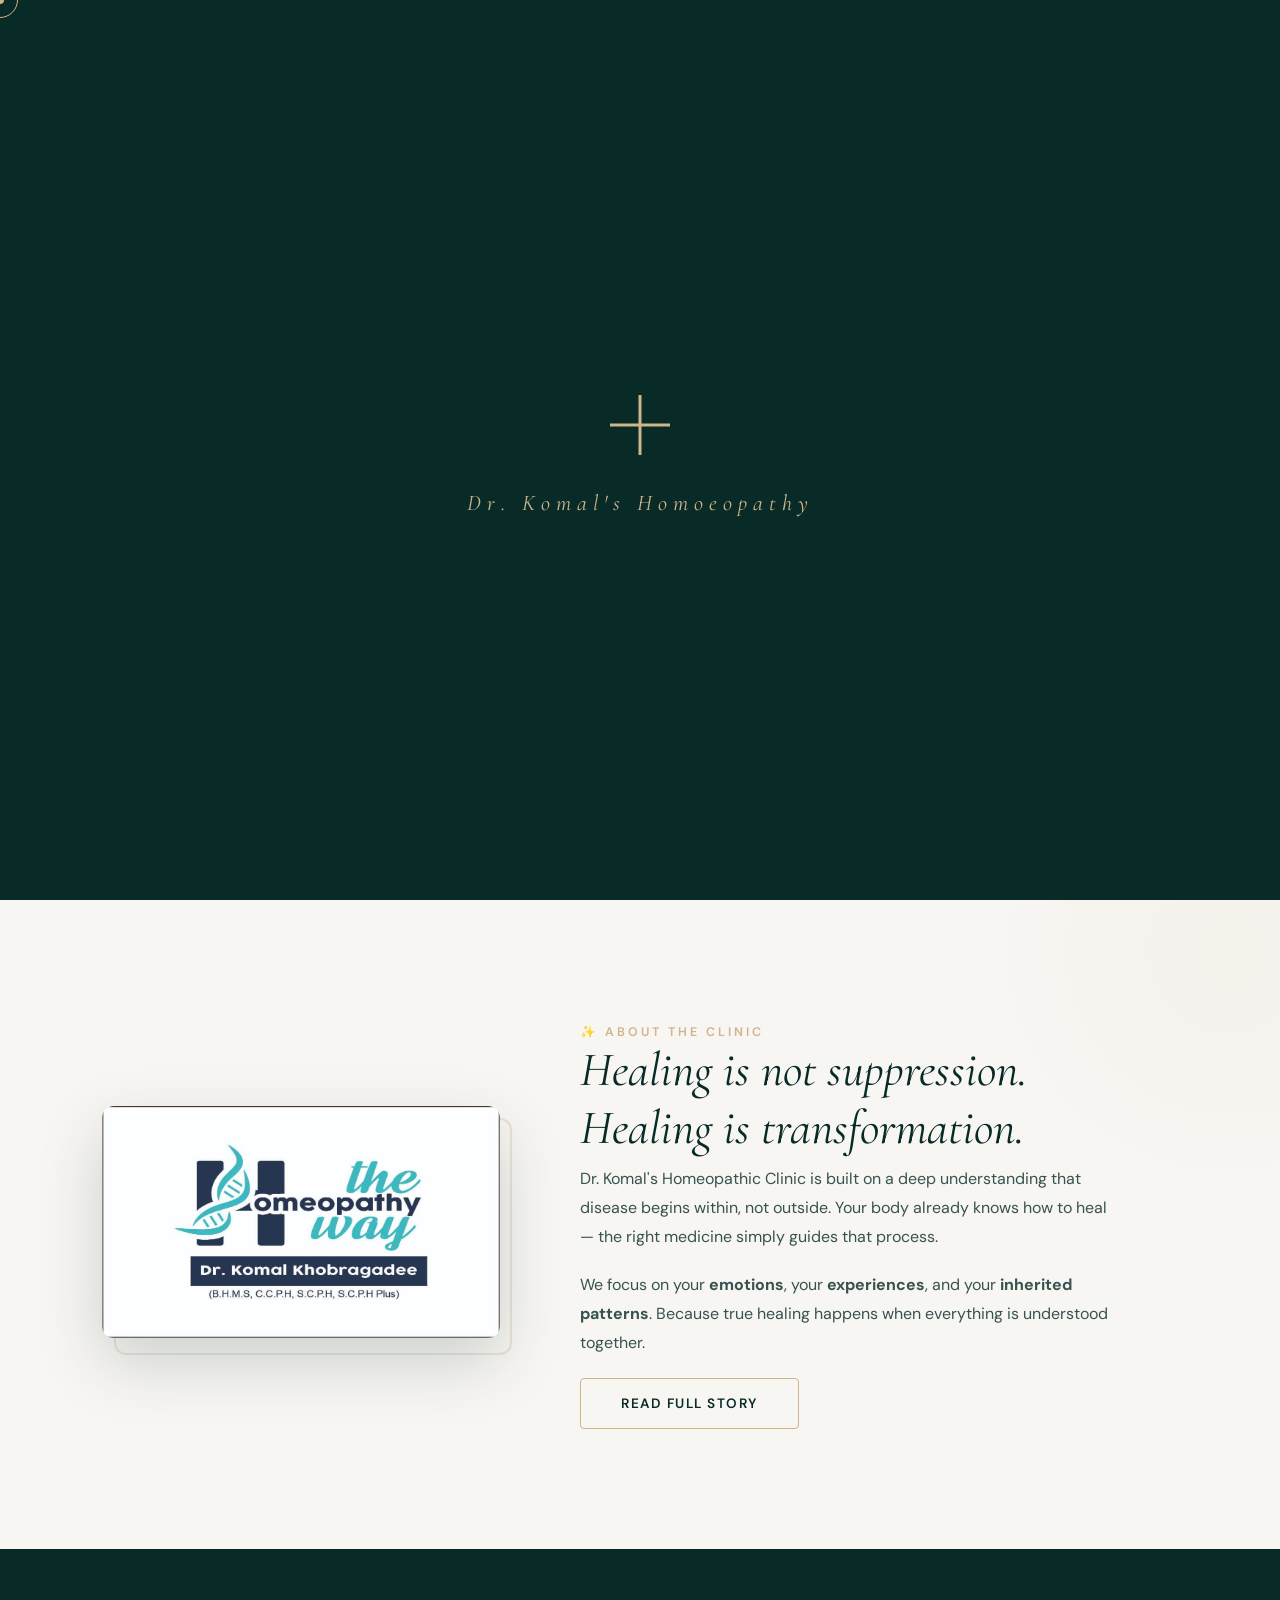
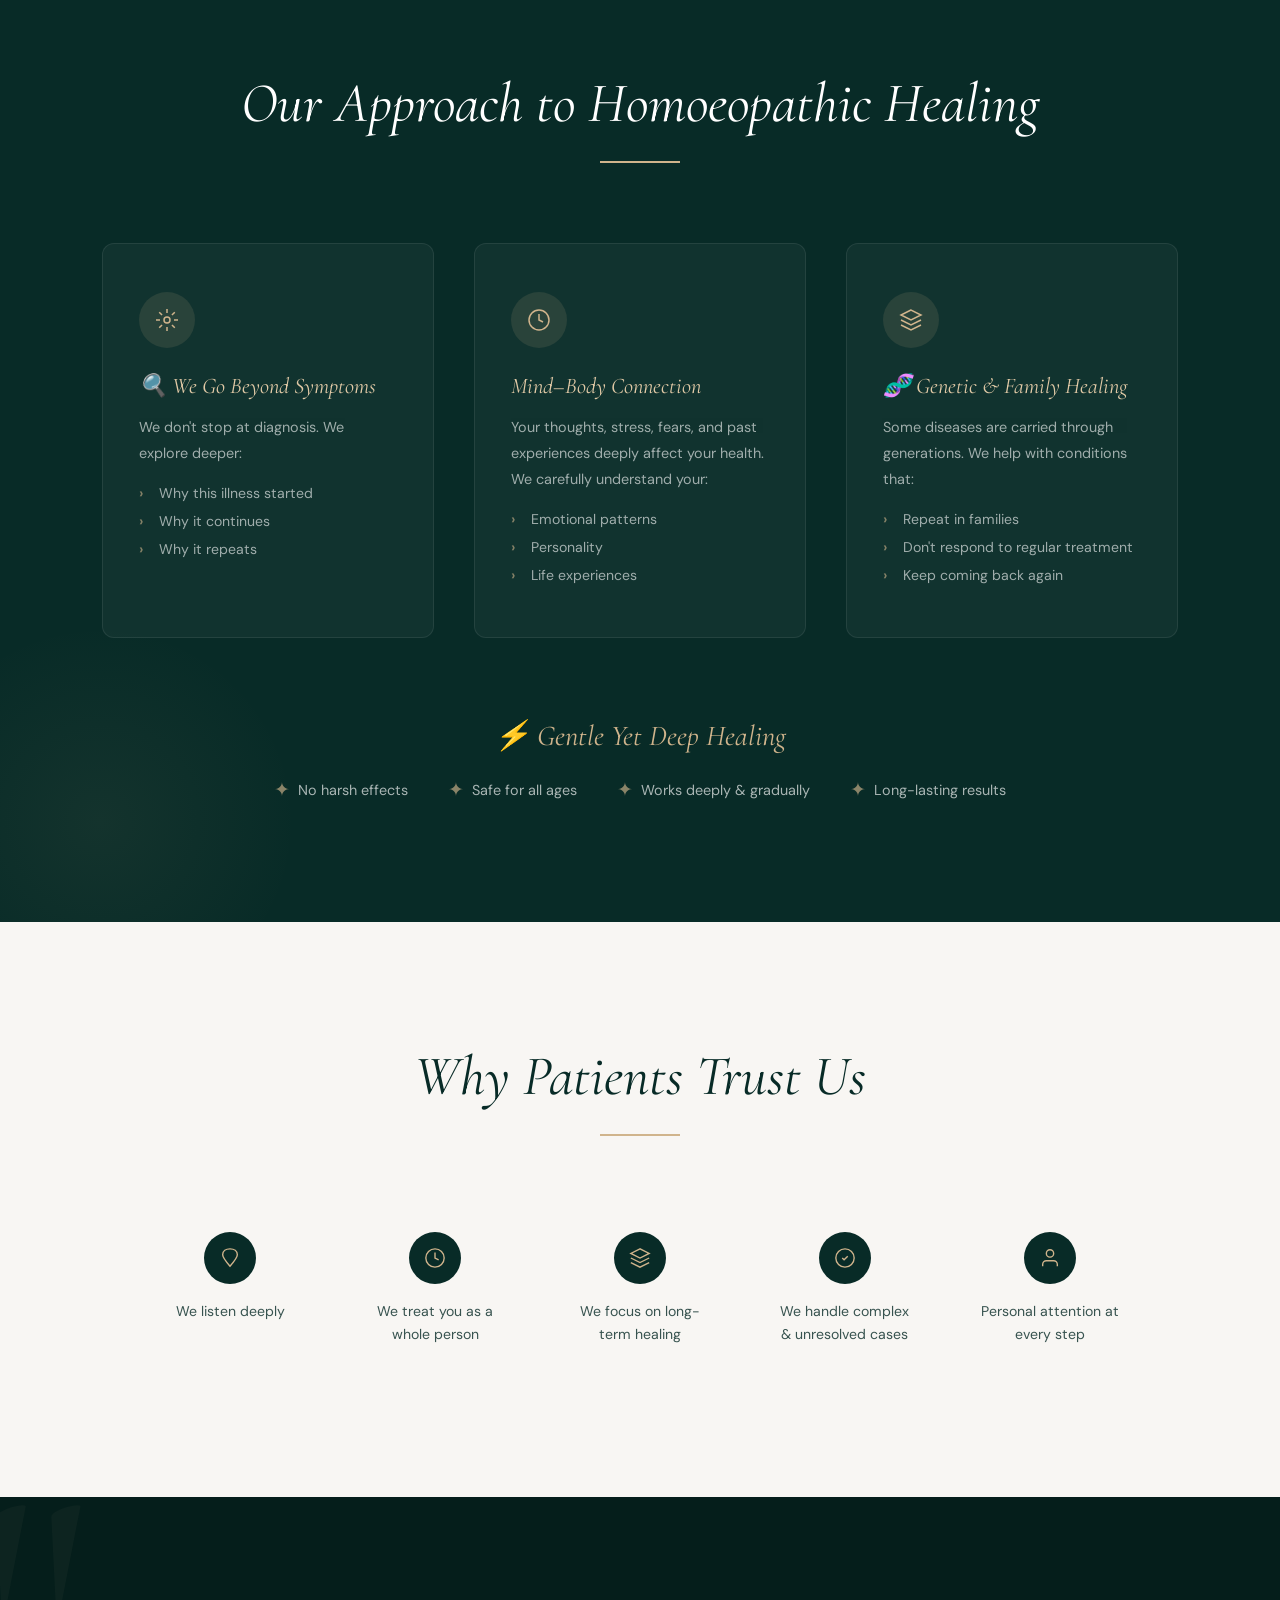
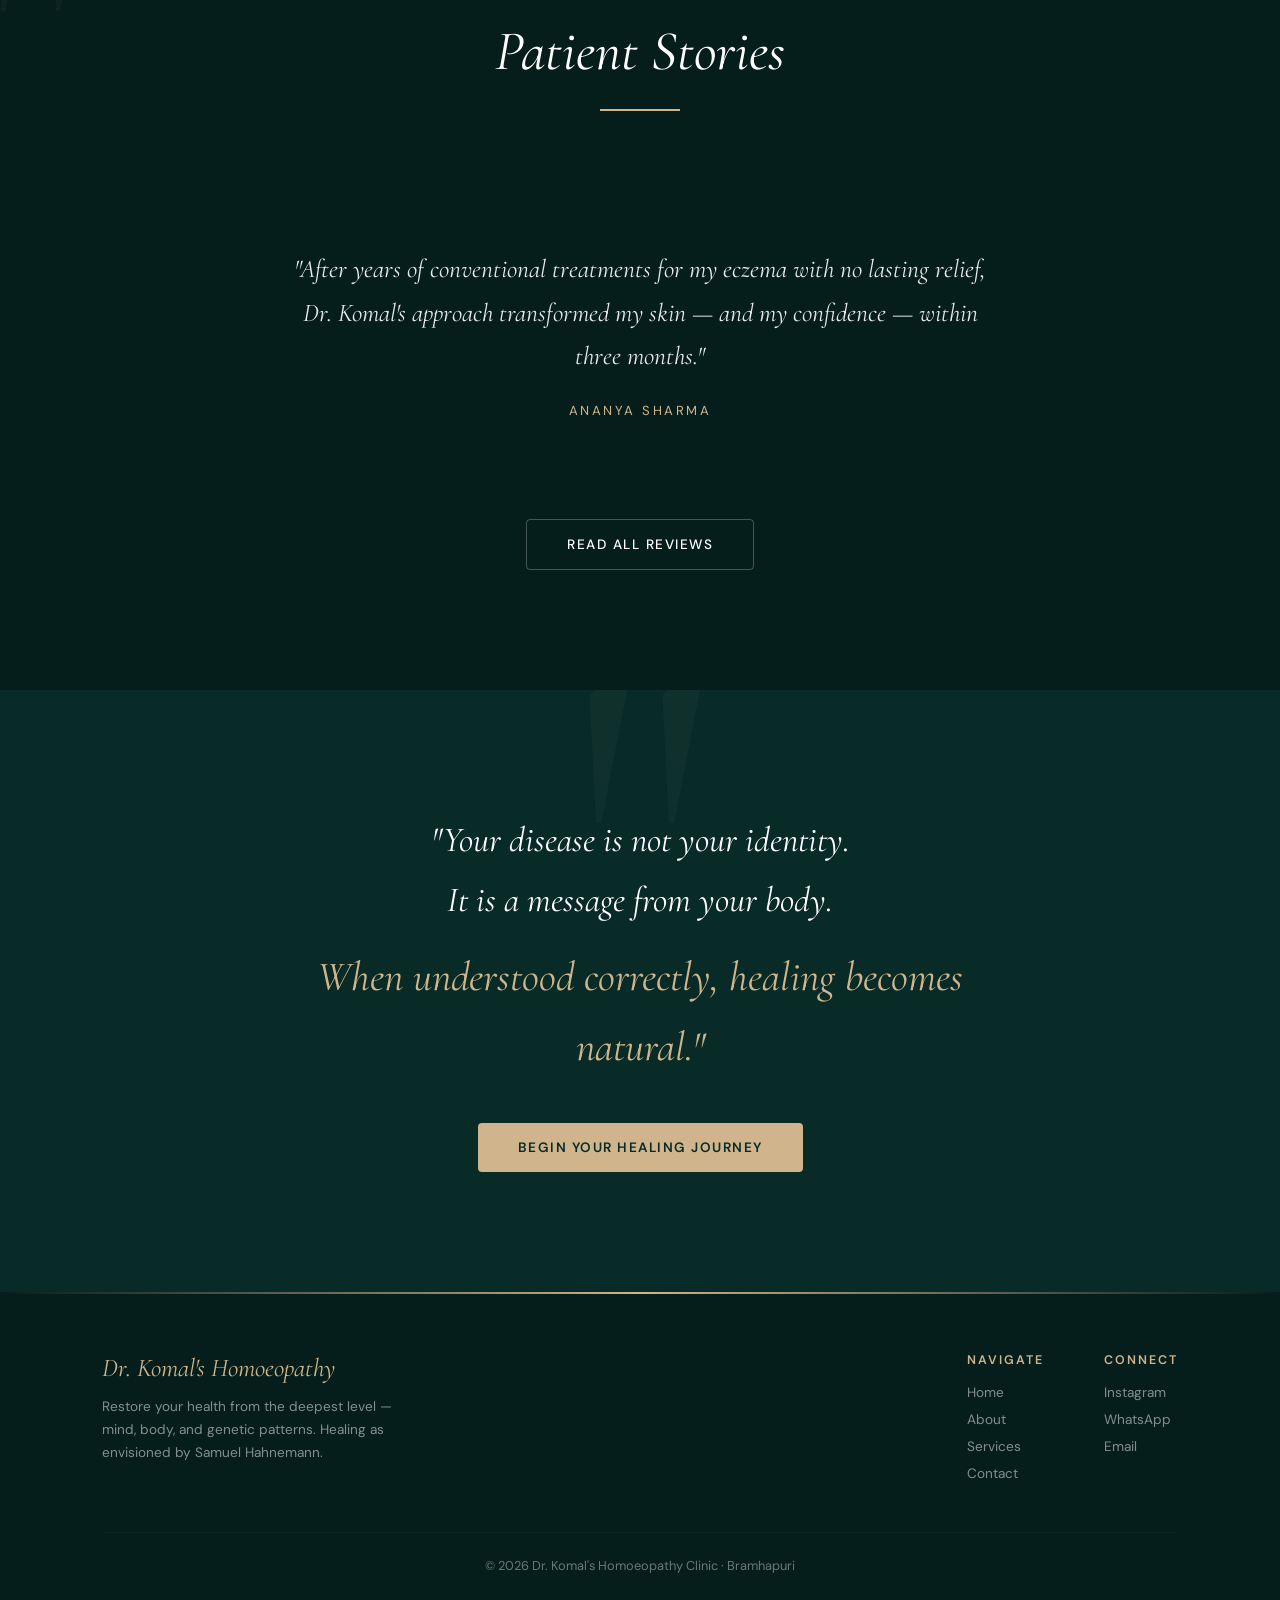
==== commit 25208196: "Add files via upload" ====
--- a/index.html
+++ b/index.html
@@ -39,7 +39,6 @@
       <li><a href="index.html" class="active">Home</a></li>
       <li><a href="about.html">About</a></li>
       <li><a href="services.html">Services</a></li>
-      <li><a href="remedies.html">Remedies</a></li>
       <li><a href="testimonials.html">Testimonials</a></li>
       <li><a href="contact.html">Contact</a></li>
     </ul>
@@ -98,7 +97,7 @@
   <!-- OUR HEALING APPROACH -->
   <section class="approach-section">
     <div class="section-header reveal">
-      <h2>Our Healing Approach</h2>
+      <h2>Our Approach to Homoeopathic Healing</h2>
       <div class="line"></div>
     </div>
     <div class="approach-grid">
--- a/style.css
+++ b/style.css
@@ -17,7 +17,7 @@
   --radius:12px;
 }
 html{scroll-behavior:smooth}
-body{font-family:'DM Sans',sans-serif;color:var(--primary);background:var(--white);overflow-x:hidden;cursor:none}
+body{font-family:'DM Sans',sans-serif;color:var(--primary);background:var(--white);overflow-x:hidden;cursor:none;display:flex;flex-direction:column;min-height:100vh}
 h1,h2,h3,h4{font-family:'Cormorant Garamond',serif}
 ::selection{background:var(--gold);color:var(--primary)}
 
@@ -65,7 +65,7 @@
 body.light-page nav:not(.scrolled) .nav-logo span{color:var(--primary)}
 
 /* ===== SECTIONS ===== */
-.section{min-height:100vh;position:relative;opacity:1;padding:0}
+.section{min-height:100vh;position:relative;opacity:1;padding:0;flex:1}
 .reveal{opacity:0;transform:translateY(40px);transition:all 0.7s cubic-bezier(0.4,0,0.2,1)}
 .reveal.visible{opacity:1;transform:translateY(0)}
 
@@ -164,6 +164,16 @@
 .service-card p{font-size:.92rem;line-height:1.7;opacity:.65;color:var(--primary)}
 .service-card.reveal{opacity:0;transform:translateY(40px)}
 .service-card.visible{opacity:1;transform:translateY(0)}
+
+/* ===== CONDITIONS GRID (SERVICES PAGE) ===== */
+.conditions-grid{display:grid;grid-template-columns:repeat(auto-fit,minmax(300px,1fr));gap:32px;max-width:1200px;margin:0 auto}
+.condition-card{background:var(--white);padding:40px;border-radius:var(--radius);border:1px solid rgba(8,43,39,.06);box-shadow:var(--shadow-sm);transition:transform .4s,box-shadow .4s}
+.condition-card:hover{transform:translateY(-6px);box-shadow:var(--shadow-md)}
+.condition-card h3{font-size:1.4rem;color:var(--primary);margin-bottom:20px;display:flex;align-items:center;gap:12px;font-style:italic}
+.condition-card h3::after{content:'';flex:1;height:1px;background:linear-gradient(90deg,var(--gold) 0%,transparent 100%)}
+.condition-card ul{list-style:none}
+.condition-card ul li{font-size:0.95rem;line-height:1.8;color:var(--primary);opacity:0.8;padding-left:20px;position:relative;margin-bottom:8px}
+.condition-card ul li::before{content:'•';position:absolute;left:0;color:var(--gold);font-size:1.2rem;line-height:1.4}
 
 /* ===== ABOUT PAGE ===== */
 #about{background:var(--off-white);padding:120px 8%;display:flex;align-items:center;gap:80px;flex-wrap:wrap}
@@ -258,7 +268,7 @@
 @keyframes spin{to{transform:rotate(360deg)}}
 
 /* ===== FOOTER ===== */
-footer{background:var(--primary-dark);color:var(--white);padding:60px 8% 40px;position:relative;overflow:hidden}
+footer{background:var(--primary-dark);color:var(--white);padding:60px 8% 40px;position:relative;overflow:hidden;margin-top:auto}
 footer::before{content:'';position:absolute;top:0;left:0;right:0;height:2px;background:linear-gradient(90deg,transparent,var(--gold),transparent)}
 .footer-content{display:flex;justify-content:space-between;align-items:start;flex-wrap:wrap;gap:40px;margin-bottom:40px}
 .footer-brand{max-width:320px}
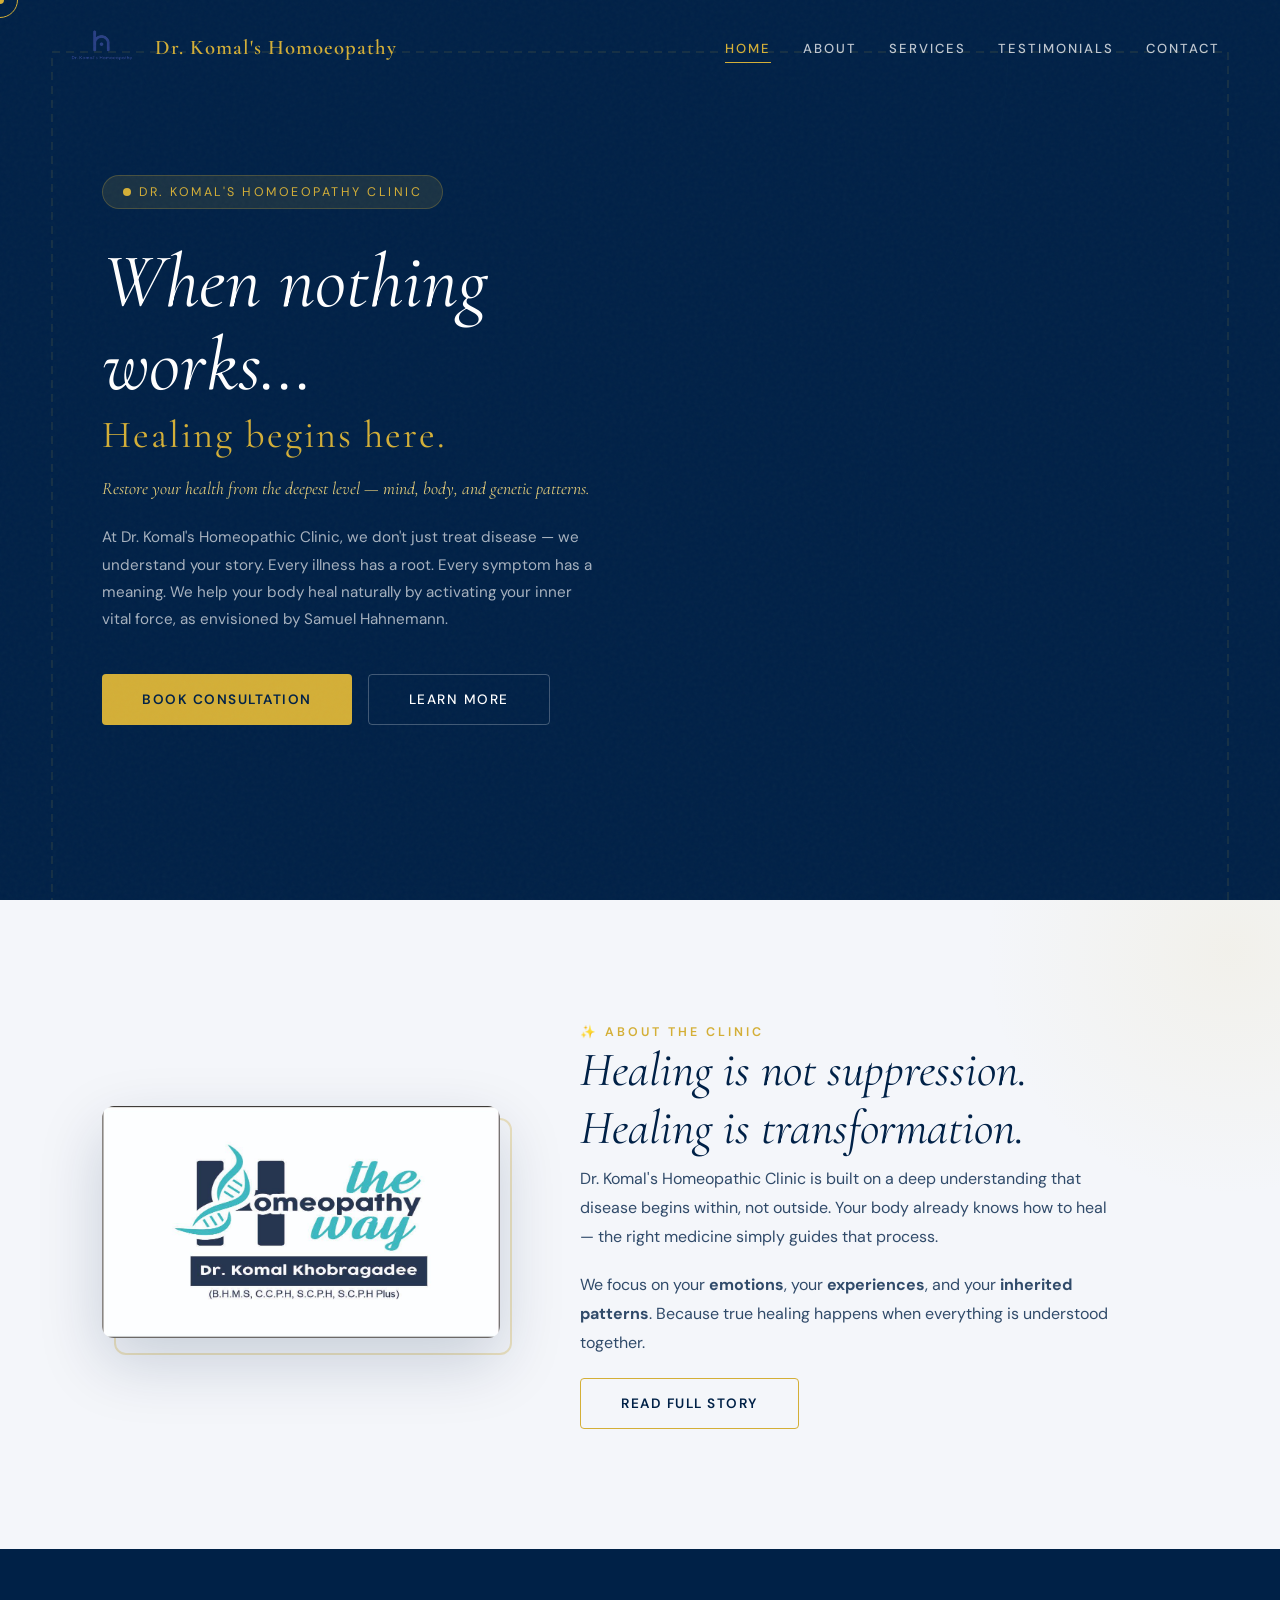
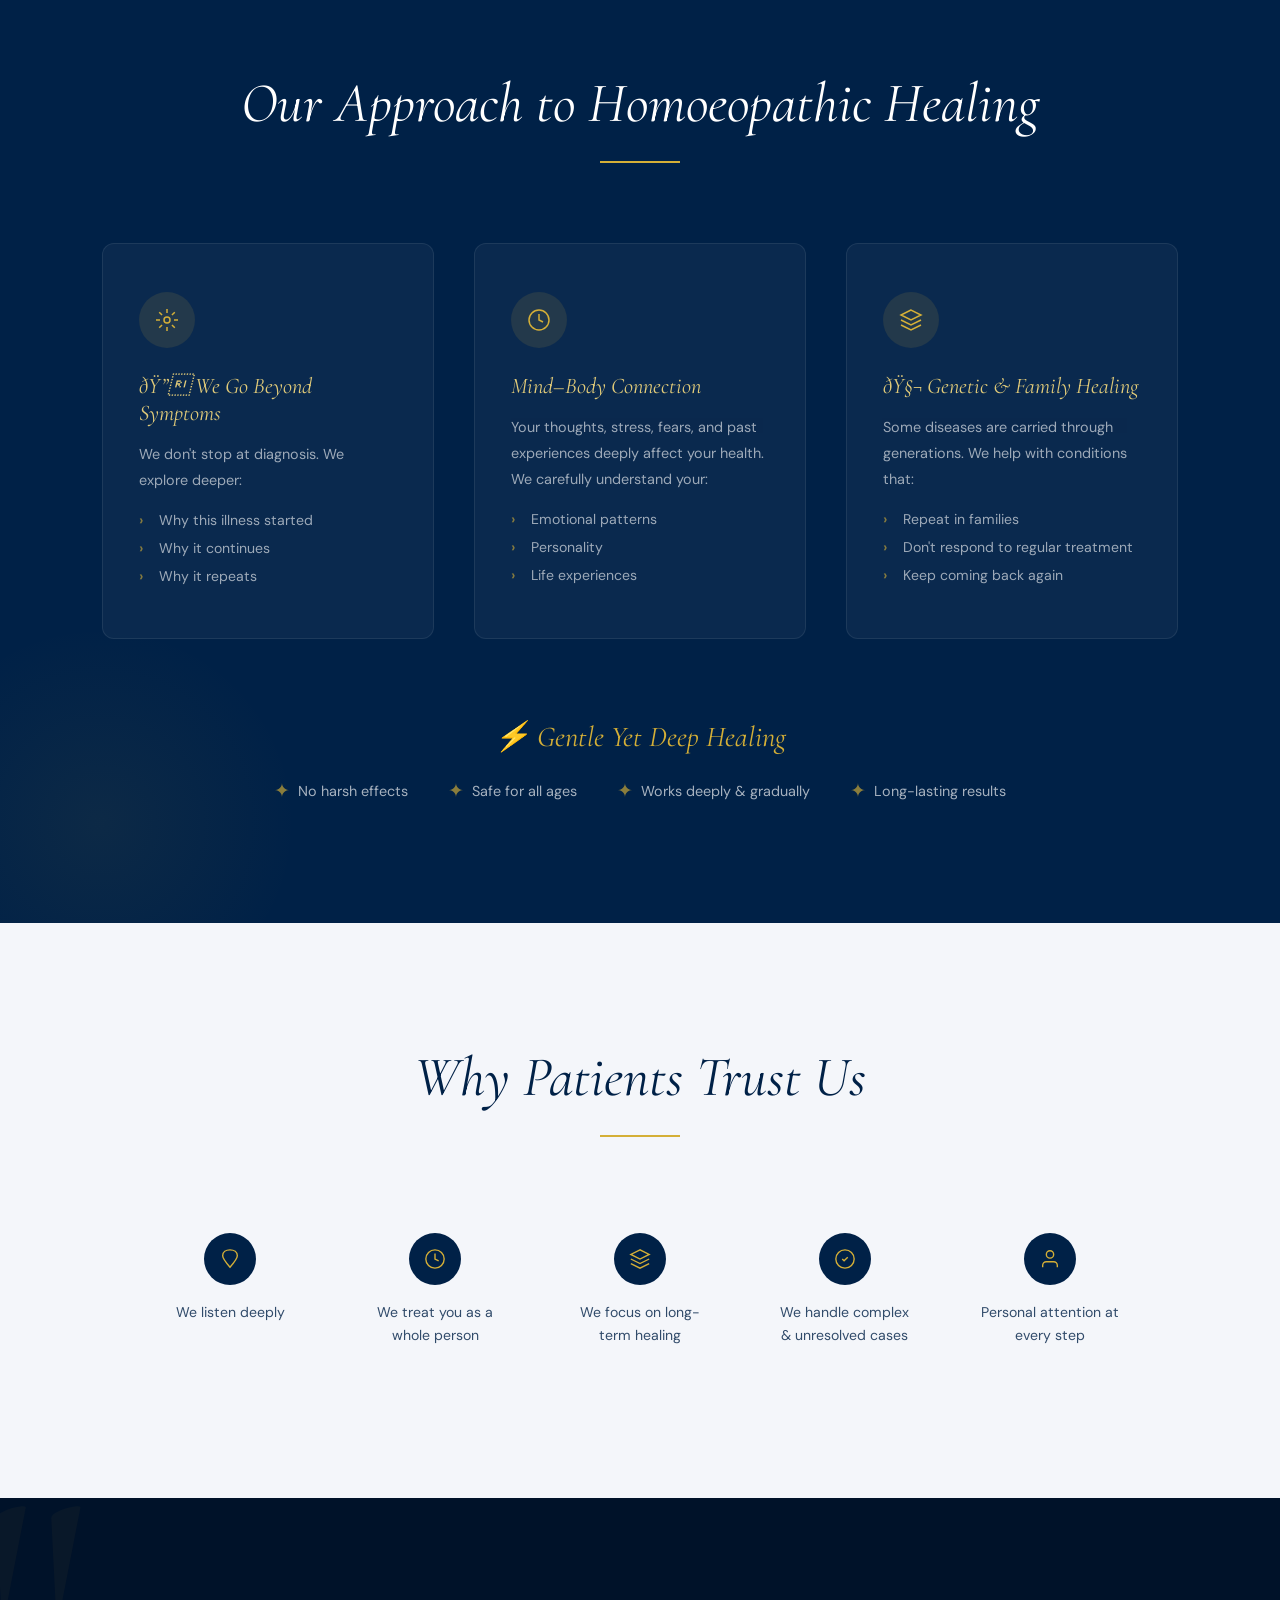
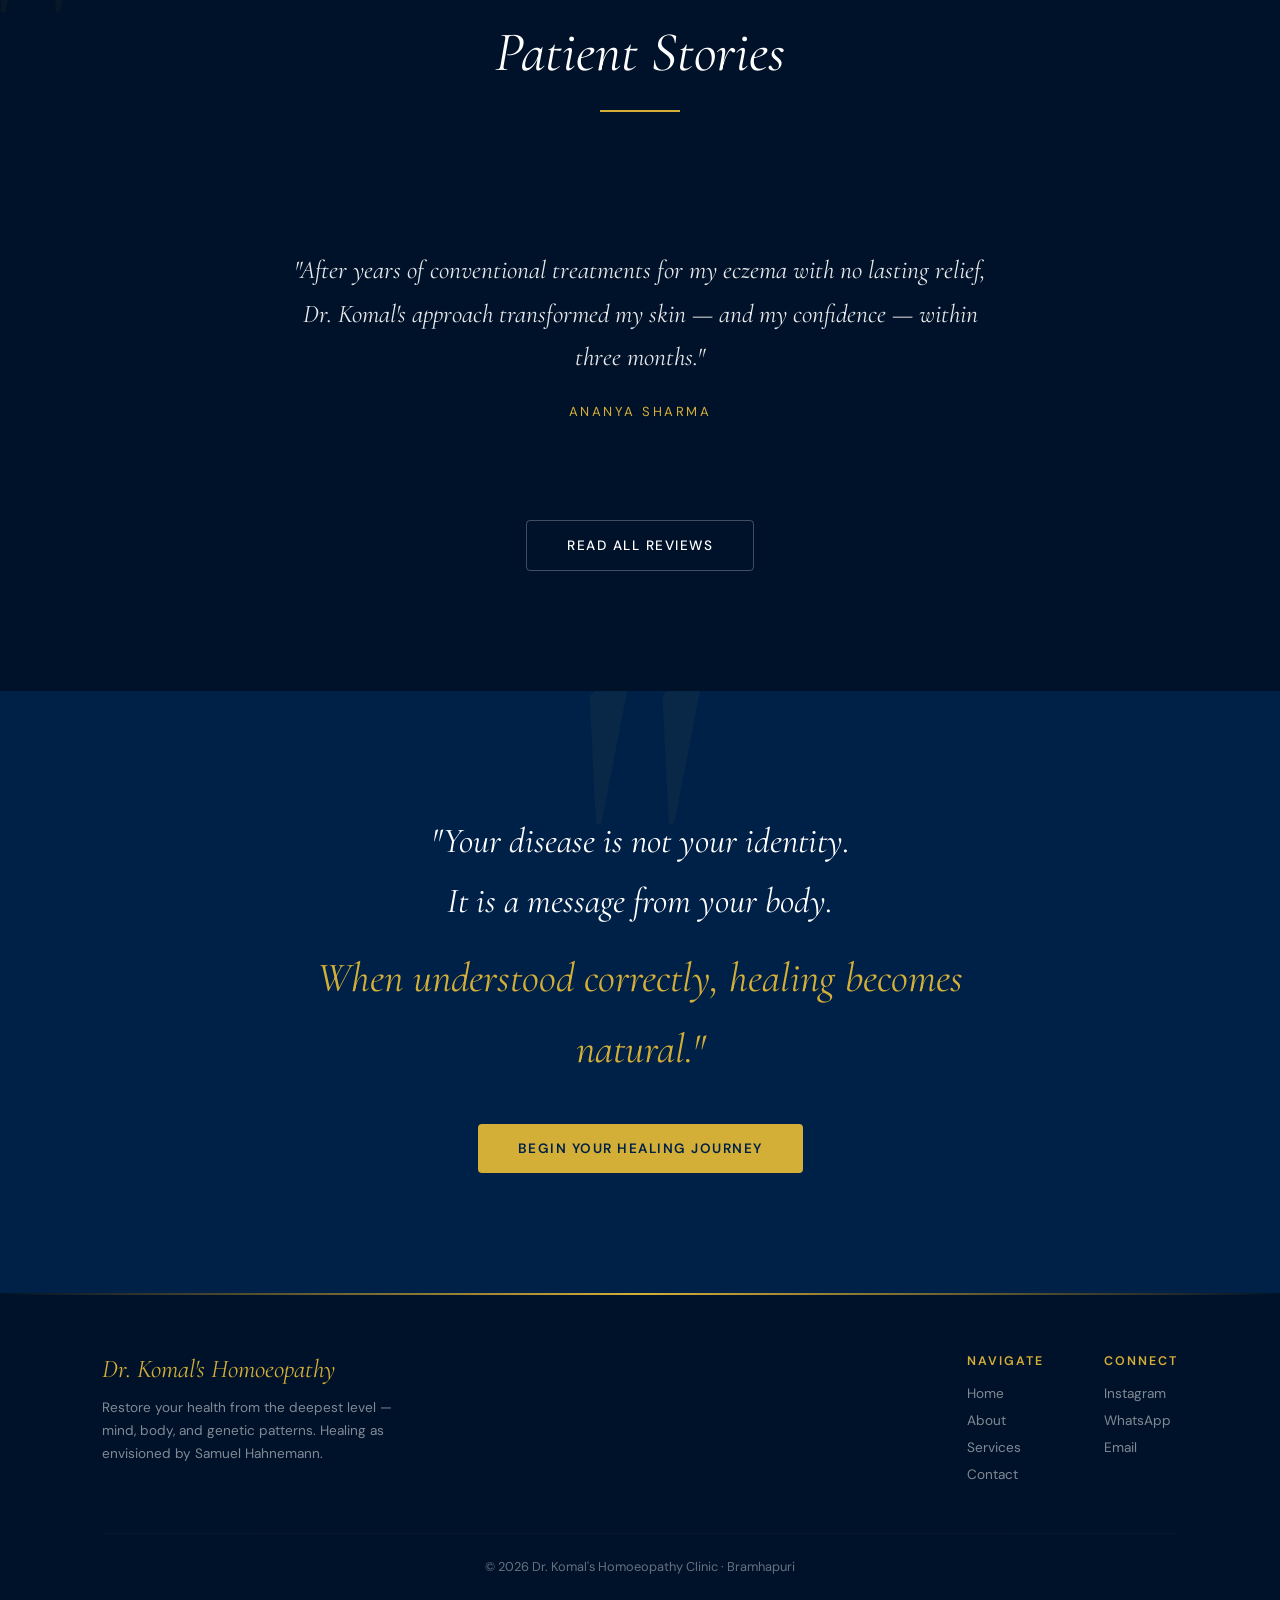
==== commit b4c8a931: "Add files via upload" ====
--- a/index.html
+++ b/index.html
@@ -1,4 +1,4 @@
-<!DOCTYPE html>
+﻿<!DOCTYPE html>
 <html lang="en">
 
 <head>
@@ -12,6 +12,7 @@
     rel="stylesheet">
   <link rel="stylesheet" href="style.css">
   <script src="script.js" defer></script>
+<link rel="icon" type="image/png" href="assets/photo_6269476191790109580_y-removebg-preview.png">
 </head>
 
 <body class="home-page">
@@ -32,7 +33,7 @@
   <!-- NAV -->
   <nav id="navbar">
     <a href="index.html" class="nav-logo">
-      <img src="assets/photo_6165736505205263648_y.jpg" alt="Dr. Komal's Homoeopathy Clinic Logo">
+      <img src="assets/photo_6269476191790109580_y-removebg-preview.png" alt="Dr. Komal's Homoeopathy Clinic Logo">
       <span>Dr. Komal's Homoeopathy</span>
     </a>
     <ul class="nav-links" id="navLinks">
@@ -108,7 +109,7 @@
             <path d="M12 1v4M12 19v4M4.22 4.22l2.83 2.83M16.95 16.95l2.83 2.83M1 12h4M19 12h4M4.22 19.78l2.83-2.83M16.95 7.05l2.83-2.83" />
           </svg>
         </div>
-        <h3>🔍 We Go Beyond Symptoms</h3>
+        <h3>ðŸ” We Go Beyond Symptoms</h3>
         <p>We don't stop at diagnosis. We explore deeper:</p>
         <ul>
           <li>Why this illness started</li>
@@ -137,7 +138,7 @@
             <path d="M12 2L2 7l10 5 10-5-10-5zM2 17l10 5 10-5M2 12l10 5 10-5" />
           </svg>
         </div>
-        <h3>🧬 Genetic & Family Healing</h3>
+        <h3>ðŸ§¬ Genetic & Family Healing</h3>
         <p>Some diseases are carried through generations. We help with conditions that:</p>
         <ul>
           <li>Repeat in families</li>
@@ -290,4 +291,6 @@
   </div>
 </body>
 
-</html>+</html>
+
+
--- a/style.css
+++ b/style.css
@@ -1,18 +1,18 @@
 /* ===== RESET & DESIGN TOKENS ===== */
 *,*::before,*::after{margin:0;padding:0;box-sizing:border-box}
 :root{
-  --primary:#082b27;
-  --gold:#d0b48c;
+  --primary:#002147;
+  --gold:#d4af37;
   --white:#ffffff;
-  --primary-light:#0e3f39;
-  --primary-dark:#051e1b;
-  --gold-light:#e0c9a6;
-  --gold-dark:#b89a6e;
-  --off-white:#f8f6f3;
+  --primary-light:#003366;
+  --primary-dark:#001229;
+  --gold-light:#e0ca79;
+  --gold-dark:#b29023;
+  --off-white:#f4f6fa;
   --text-muted:rgba(255,255,255,.7);
-  --shadow-sm:0 2px 12px rgba(8,43,39,.08);
-  --shadow-md:0 8px 32px rgba(8,43,39,.12);
-  --shadow-lg:0 24px 64px rgba(8,43,39,.18);
+  --shadow-sm:0 2px 12px rgba(0,33,71,.08);
+  --shadow-md:0 8px 32px rgba(0,33,71,.12);
+  --shadow-lg:0 24px 64px rgba(0,33,71,.18);
   --transition:0.4s cubic-bezier(0.4,0,0.2,1);
   --radius:12px;
 }
@@ -44,7 +44,7 @@
 
 /* ===== NAVIGATION ===== */
 nav{position:fixed;top:0;left:0;right:0;z-index:1000;padding:20px 60px;display:flex;align-items:center;justify-content:space-between;transition:all var(--transition)}
-nav.scrolled{background:rgba(8,43,39,.97);backdrop-filter:blur(16px);box-shadow:0 2px 24px rgba(8,43,39,.2);padding:14px 60px}
+nav.scrolled{background:rgba(0,33,71,.97);backdrop-filter:blur(16px);box-shadow:0 2px 24px rgba(0,33,71,.2);padding:14px 60px}
 .nav-links{display:flex;gap:32px;list-style:none}
 .nav-links a{text-decoration:none;color:rgba(255,255,255,.75);font-size:.82rem;letter-spacing:2px;text-transform:uppercase;transition:color var(--transition);position:relative;font-weight:500}
 .nav-links a::after{content:'';position:absolute;bottom:-6px;left:0;width:0;height:1.5px;background:var(--gold);transition:width .3s}
@@ -53,13 +53,13 @@
 nav.scrolled .nav-links a{color:rgba(255,255,255,.75)}
 nav.scrolled .nav-links a:hover,nav.scrolled .nav-links a.active{color:var(--gold)}
 .nav-logo{display:flex;align-items:center;gap:12px;text-decoration:none;transition:all var(--transition)}
-.nav-logo img{height:48px;width:auto;max-width:200px;object-fit:contain;border-radius:8px;box-shadow:0 2px 12px rgba(0,0,0,0.15)}
+.nav-logo img{height:55px;width:auto;max-width:200px;object-fit:contain;border-radius:0;box-shadow:none}
 .nav-logo span{font-family:'Cormorant Garamond',serif;font-size:1.3rem;color:var(--gold);font-weight:600;letter-spacing:1px}
 .hamburger{display:none;flex-direction:column;gap:5px;cursor:pointer;z-index:1001}
 .hamburger span{width:24px;height:2px;background:var(--gold);transition:all .3s}
 
 /* Light pages nav override */
-body.light-page nav:not(.scrolled) .nav-links a{color:rgba(8,43,39,.6)}
+body.light-page nav:not(.scrolled) .nav-links a{color:rgba(0,33,71,.6)}
 body.light-page nav:not(.scrolled) .nav-links a:hover,body.light-page nav:not(.scrolled) .nav-links a.active{color:var(--primary)}
 body.light-page nav:not(.scrolled) .hamburger span{background:var(--primary)}
 body.light-page nav:not(.scrolled) .nav-logo span{color:var(--primary)}
@@ -76,7 +76,7 @@
 .hero-botanical{position:absolute;right:-80px;top:0;width:55%;height:100%;opacity:.05}
 .hero-botanical svg{width:100%;height:100%}
 .hero-content{padding:0 8%;max-width:760px;position:relative;z-index:2}
-.hero-content .hero-badge{display:inline-flex;align-items:center;gap:8px;background:rgba(208,180,140,.12);border:1px solid rgba(208,180,140,.25);border-radius:40px;padding:8px 20px;margin-bottom:32px;font-size:.78rem;letter-spacing:2.5px;text-transform:uppercase;color:var(--gold)}
+.hero-content .hero-badge{display:inline-flex;align-items:center;gap:8px;background:rgba(212,175,55,.12);border:1px solid rgba(212,175,55,.25);border-radius:40px;padding:8px 20px;margin-bottom:32px;font-size:.78rem;letter-spacing:2.5px;text-transform:uppercase;color:var(--gold)}
 .hero-content .hero-badge .pulse-dot{width:8px;height:8px;background:var(--gold);border-radius:50%;animation:pulseDot 2s ease infinite}
 @keyframes pulseDot{0%,100%{opacity:1;transform:scale(1)}50%{opacity:.4;transform:scale(.7)}}
 .hero-content h1{font-size:clamp(2.8rem,6vw,5.2rem);color:var(--white);font-style:italic;font-weight:400;line-height:1.08;margin-bottom:16px}
@@ -90,17 +90,17 @@
 
 /* ===== BUTTONS ===== */
 .btn-gold{background:var(--gold);color:var(--primary);border:none;padding:16px 40px;font-family:'DM Sans',sans-serif;font-size:.85rem;font-weight:600;letter-spacing:1.5px;cursor:pointer;transition:all .3s;text-transform:uppercase;border-radius:4px}
-.btn-gold:hover{background:var(--gold-light);transform:translateY(-2px);box-shadow:0 12px 32px rgba(208,180,140,.3)}
+.btn-gold:hover{background:var(--gold-light);transform:translateY(-2px);box-shadow:0 12px 32px rgba(212,175,55,.3)}
 .btn-ghost{background:transparent;color:var(--white);border:1px solid rgba(255,255,255,.25);padding:16px 40px;font-family:'DM Sans',sans-serif;font-size:.85rem;font-weight:500;letter-spacing:1.5px;cursor:pointer;transition:all .3s;text-transform:uppercase;border-radius:4px}
 .btn-ghost:hover{border-color:var(--gold);color:var(--gold)}
 
 /* ===== FLOATING PARTICLES ===== */
-.float-particle{position:absolute;border-radius:50%;border:1px solid rgba(208,180,140,.2);opacity:.4;animation:floatUp linear infinite}
+.float-particle{position:absolute;border-radius:50%;border:1px solid rgba(212,175,55,.2);opacity:.4;animation:floatUp linear infinite}
 @keyframes floatUp{0%{transform:translateY(0) rotate(0deg);opacity:.4}100%{transform:translateY(-100vh) rotate(360deg);opacity:0}}
 
 /* ===== ABOUT CLINIC PREVIEW (HOME) ===== */
 .about-preview{background:var(--off-white);padding:120px 8%;display:flex;gap:80px;align-items:center;flex-wrap:wrap;position:relative;overflow:hidden}
-.about-preview::before{content:'';position:absolute;top:-200px;right:-200px;width:500px;height:500px;border-radius:50%;background:radial-gradient(circle,rgba(208,180,140,.08) 0%,transparent 70%)}
+.about-preview::before{content:'';position:absolute;top:-200px;right:-200px;width:500px;height:500px;border-radius:50%;background:radial-gradient(circle,rgba(212,175,55,.08) 0%,transparent 70%)}
 .about-preview .img-wrapper{flex:1;min-width:300px;position:relative}
 .about-preview .img-wrapper img{width:100%;border-radius:var(--radius);box-shadow:var(--shadow-lg)}
 .about-preview .img-wrapper::after{content:'';position:absolute;inset:12px -12px -12px 12px;border:2px solid var(--gold);border-radius:var(--radius);opacity:.3;z-index:-1}
@@ -112,7 +112,7 @@
 
 /* ===== HEALING APPROACH (HOME) ===== */
 .approach-section{background:var(--primary);padding:120px 8%;position:relative;color:var(--white);overflow:hidden}
-.approach-section::before{content:'';position:absolute;bottom:-100px;left:-100px;width:400px;height:400px;border-radius:50%;background:radial-gradient(circle,rgba(208,180,140,.06) 0%,transparent 70%)}
+.approach-section::before{content:'';position:absolute;bottom:-100px;left:-100px;width:400px;height:400px;border-radius:50%;background:radial-gradient(circle,rgba(212,175,55,.06) 0%,transparent 70%)}
 .approach-section .section-header{text-align:center;margin-bottom:80px}
 .approach-section .section-header h2{color:var(--white);font-size:clamp(2.4rem,5vw,3.5rem);font-style:italic;font-weight:400}
 .approach-section .section-header .line{width:80px;height:2px;background:var(--gold);margin:24px auto}
@@ -120,8 +120,8 @@
 .approach-card{background:rgba(255,255,255,.04);border:1px solid rgba(255,255,255,.08);padding:48px 36px;border-radius:var(--radius);transition:all .4s;position:relative;overflow:hidden}
 .approach-card::before{content:'';position:absolute;top:0;left:0;right:0;height:3px;background:var(--gold);transform:scaleX(0);transition:transform .4s;transform-origin:left}
 .approach-card:hover::before{transform:scaleX(1)}
-.approach-card:hover{background:rgba(255,255,255,.06);border-color:rgba(208,180,140,.2);transform:translateY(-4px)}
-.approach-card .card-icon{width:56px;height:56px;border-radius:50%;background:rgba(208,180,140,.12);display:flex;align-items:center;justify-content:center;margin-bottom:24px}
+.approach-card:hover{background:rgba(255,255,255,.06);border-color:rgba(212,175,55,.2);transform:translateY(-4px)}
+.approach-card .card-icon{width:56px;height:56px;border-radius:50%;background:rgba(212,175,55,.12);display:flex;align-items:center;justify-content:center;margin-bottom:24px}
 .approach-card .card-icon svg{width:24px;height:24px;stroke:var(--gold);fill:none;stroke-width:1.5}
 .approach-card h3{font-size:1.4rem;font-style:italic;margin-bottom:16px;color:var(--gold-light);font-weight:400}
 .approach-card p{font-size:.9rem;line-height:1.8;opacity:.6}
@@ -142,7 +142,7 @@
 
 /* ===== POWER MESSAGE (HOME) ===== */
 .power-message{background:var(--primary);padding:120px 8%;text-align:center;position:relative;overflow:hidden}
-.power-message::before{content:'"';position:absolute;font-family:'Cormorant Garamond',serif;font-size:clamp(20rem,40vw,35rem);color:rgba(208,180,140,.04);top:-100px;left:50%;transform:translateX(-50%);line-height:1;pointer-events:none}
+.power-message::before{content:'"';position:absolute;font-family:'Cormorant Garamond',serif;font-size:clamp(20rem,40vw,35rem);color:rgba(212,175,55,.04);top:-100px;left:50%;transform:translateX(-50%);line-height:1;pointer-events:none}
 .power-message blockquote{font-family:'Cormorant Garamond',serif;font-style:italic;font-size:clamp(1.4rem,3vw,2.2rem);line-height:1.7;max-width:700px;margin:0 auto 40px;color:var(--white);position:relative;z-index:2}
 .power-message blockquote .highlight{color:var(--gold);display:block;font-size:clamp(1.6rem,3.5vw,2.6rem);margin-top:12px}
 
@@ -155,7 +155,7 @@
 /* ===== SERVICES PAGE ===== */
 #services{padding:120px 8%}
 .services-grid{display:grid;grid-template-columns:repeat(3,1fr);gap:40px}
-.service-card{background:var(--white);padding:48px 40px;border-radius:var(--radius);position:relative;overflow:hidden;transition:transform .4s,box-shadow .4s;border:1px solid rgba(8,43,39,.06)}
+.service-card{background:var(--white);padding:48px 40px;border-radius:var(--radius);position:relative;overflow:hidden;transition:transform .4s,box-shadow .4s;border:1px solid rgba(0,33,71,.06)}
 .service-card::before{content:'';position:absolute;top:0;left:0;right:0;height:3px;background:linear-gradient(90deg,var(--gold),var(--gold-light));transform:scaleX(0);transition:transform .4s;transform-origin:left}
 .service-card:hover{transform:translateY(-8px);box-shadow:var(--shadow-lg)}
 .service-card:hover::before{transform:scaleX(1)}
@@ -167,7 +167,7 @@
 
 /* ===== CONDITIONS GRID (SERVICES PAGE) ===== */
 .conditions-grid{display:grid;grid-template-columns:repeat(auto-fit,minmax(300px,1fr));gap:32px;max-width:1200px;margin:0 auto}
-.condition-card{background:var(--white);padding:40px;border-radius:var(--radius);border:1px solid rgba(8,43,39,.06);box-shadow:var(--shadow-sm);transition:transform .4s,box-shadow .4s}
+.condition-card{background:var(--white);padding:40px;border-radius:var(--radius);border:1px solid rgba(0,33,71,.06);box-shadow:var(--shadow-sm);transition:transform .4s,box-shadow .4s}
 .condition-card:hover{transform:translateY(-6px);box-shadow:var(--shadow-md)}
 .condition-card h3{font-size:1.4rem;color:var(--primary);margin-bottom:20px;display:flex;align-items:center;gap:12px;font-style:italic}
 .condition-card h3::after{content:'';flex:1;height:1px;background:linear-gradient(90deg,var(--gold) 0%,transparent 100%)}
@@ -178,14 +178,14 @@
 /* ===== ABOUT PAGE ===== */
 #about{background:var(--off-white);padding:120px 8%;display:flex;align-items:center;gap:80px;flex-wrap:wrap}
 .about-portrait{flex:1;min-width:300px;display:flex;justify-content:center}
-.portrait-frame{width:320px;height:320px;border-radius:50%;position:relative;display:flex;align-items:center;justify-content:center;background:rgba(8,43,39,.05)}
+.portrait-frame{width:320px;height:320px;border-radius:50%;position:relative;display:flex;align-items:center;justify-content:center;background:rgba(0,33,71,.05)}
 .portrait-frame .border-ring{position:absolute;inset:-15px;border-radius:50%;border:1px solid var(--primary);opacity:.2;animation:rotateBorder 20s linear infinite}
 .portrait-frame .border-ring svg{width:100%;height:100%}
 @keyframes rotateBorder{to{transform:rotate(360deg)}}
 .portrait-inner{width:280px;height:280px;border-radius:50%;background:var(--primary);display:flex;align-items:center;justify-content:center;overflow:hidden}
 .portrait-inner img{width:100%;height:100%;object-fit:cover}
 .social-links{display:flex;gap:16px;margin-top:24px;flex-wrap:wrap}
-.social-links a{display:flex;align-items:center;gap:8px;text-decoration:none;color:var(--primary);font-size:.85rem;padding:8px 16px;border:1px solid rgba(8,43,39,.15);border-radius:24px;transition:all .3s}
+.social-links a{display:flex;align-items:center;gap:8px;text-decoration:none;color:var(--primary);font-size:.85rem;padding:8px 16px;border:1px solid rgba(0,33,71,.15);border-radius:24px;transition:all .3s}
 .social-links a:hover{background:var(--primary);color:var(--white);border-color:var(--primary)}
 .social-links a svg{width:16px;height:16px;fill:currentColor}
 .about-text{flex:1;min-width:320px}
@@ -198,8 +198,8 @@
 .credentials .check svg{width:12px;height:12px;stroke:var(--gold);stroke-width:3;fill:none;stroke-dasharray:20;stroke-dashoffset:20}
 .credentials.visible .check svg{animation:drawCheck .5s ease forwards}
 @keyframes drawCheck{to{stroke-dashoffset:0}}
-.timeline{margin-top:40px;padding-left:24px;border-left:2px solid rgba(8,43,39,.15);position:relative}
-.timeline-dot{width:12px;height:12px;border-radius:50%;background:var(--gold);position:absolute;left:-7px;opacity:0;transition:opacity .4s;box-shadow:0 0 0 4px rgba(208,180,140,.2)}
+.timeline{margin-top:40px;padding-left:24px;border-left:2px solid rgba(0,33,71,.15);position:relative}
+.timeline-dot{width:12px;height:12px;border-radius:50%;background:var(--gold);position:absolute;left:-7px;opacity:0;transition:opacity .4s;box-shadow:0 0 0 4px rgba(212,175,55,.2)}
 .timeline-dot.visible{opacity:1}
 .timeline-item{padding:0 0 28px 20px;position:relative}
 .timeline-item .year{font-weight:700;color:var(--gold-dark);font-size:.85rem;letter-spacing:1px}
@@ -210,7 +210,7 @@
 #remedies .section-header h2{color:var(--white)}
 .remedies-grid{display:grid;grid-template-columns:repeat(2,1fr);gap:40px}
 .remedy-card{background:rgba(255,255,255,.04);border:1px solid rgba(255,255,255,.08);padding:48px 36px;position:relative;overflow:hidden;transition:all .4s;border-radius:var(--radius)}
-.remedy-card:hover{background:rgba(255,255,255,.07);border-color:rgba(208,180,140,.25);transform:translateY(-4px)}
+.remedy-card:hover{background:rgba(255,255,255,.07);border-color:rgba(212,175,55,.25);transform:translateY(-4px)}
 .remedy-card svg.remedy-icon{width:80px;height:80px;stroke:var(--gold);fill:none;stroke-width:1;margin-bottom:20px;opacity:.6}
 .remedy-card h3{font-size:1.5rem;font-style:italic;margin-bottom:4px;position:relative;display:inline-block;color:var(--white)}
 .remedy-card h3::after{content:'';position:absolute;bottom:-4px;left:0;width:0;height:1.5px;background:var(--gold);transition:width .5s}
@@ -221,7 +221,7 @@
 
 /* ===== TESTIMONIALS PAGE ===== */
 #testimonials{background:var(--primary-dark);padding:120px 8%;color:var(--white);position:relative;overflow:hidden;min-height:80vh;display:flex;flex-direction:column;justify-content:center}
-.big-quote{position:absolute;font-family:'Cormorant Garamond',serif;font-size:clamp(15rem,30vw,25rem);color:rgba(208,180,140,.04);top:-60px;left:-20px;line-height:1;pointer-events:none}
+.big-quote{position:absolute;font-family:'Cormorant Garamond',serif;font-size:clamp(15rem,30vw,25rem);color:rgba(212,175,55,.04);top:-60px;left:-20px;line-height:1;pointer-events:none}
 .testi-carousel{max-width:700px;margin:0 auto;text-align:center;position:relative;min-height:280px;width:100%}
 .testi-slide{position:absolute;inset:0;opacity:0;transition:opacity .6s;display:flex;flex-direction:column;align-items:center;justify-content:center;width:100%}
 .testi-slide.active{opacity:1;z-index:2}
@@ -248,11 +248,11 @@
 .map-placeholder .pin{position:absolute;top:50%;left:50%;transform:translate(-50%,-100%);width:24px;height:34px}
 .map-placeholder .pin-head{width:24px;height:24px;background:var(--gold);border-radius:50%;animation:pinPulse 1.5s ease infinite}
 .map-placeholder .pin-point{width:0;height:0;border-left:8px solid transparent;border-right:8px solid transparent;border-top:12px solid var(--gold);margin:0 auto}
-@keyframes pinPulse{0%,100%{transform:scale(1);box-shadow:0 0 0 0 rgba(208,180,140,.4)}50%{transform:scale(1.1);box-shadow:0 0 0 12px rgba(208,180,140,0)}}
+@keyframes pinPulse{0%,100%{transform:scale(1);box-shadow:0 0 0 0 rgba(212,175,55,.4)}50%{transform:scale(1.1);box-shadow:0 0 0 12px rgba(212,175,55,0)}}
 .contact-form{display:flex;flex-direction:column;gap:36px;padding-top:20px}
 .form-group{position:relative}
-.form-group input,.form-group textarea{width:100%;border:none;border-bottom:1.5px solid rgba(8,43,39,.15);background:transparent;padding:16px 0 8px;font-family:'DM Sans',sans-serif;font-size:1rem;color:var(--primary);outline:none;transition:border-color .3s;resize:none}
-.form-group label{position:absolute;top:16px;left:0;font-size:.9rem;color:rgba(8,43,39,.4);transition:all .3s;pointer-events:none}
+.form-group input,.form-group textarea{width:100%;border:none;border-bottom:1.5px solid rgba(0,33,71,.15);background:transparent;padding:16px 0 8px;font-family:'DM Sans',sans-serif;font-size:1rem;color:var(--primary);outline:none;transition:border-color .3s;resize:none}
+.form-group label{position:absolute;top:16px;left:0;font-size:.9rem;color:rgba(0,33,71,.4);transition:all .3s;pointer-events:none}
 .form-group input:focus,.form-group textarea:focus{border-color:var(--gold)}
 .form-group input:focus~label,.form-group input:not(:placeholder-shown)~label,.form-group textarea:focus~label,.form-group textarea:not(:placeholder-shown)~label{top:-8px;font-size:.75rem;color:var(--gold-dark)}
 .btn-submit{align-self:flex-start;position:relative;overflow:hidden;min-width:200px;height:52px}
@@ -264,7 +264,7 @@
 .btn-submit.success .btn-loading{opacity:0}
 .btn-submit.success .btn-success{opacity:1;transform:translateY(0)}
 .btn-submit.success{background:var(--primary)}
-.spinner{width:20px;height:20px;border:2px solid rgba(8,43,39,.15);border-top-color:var(--primary);border-radius:50%;animation:spin .6s linear infinite}
+.spinner{width:20px;height:20px;border:2px solid rgba(0,33,71,.15);border-top-color:var(--primary);border-radius:50%;animation:spin .6s linear infinite}
 @keyframes spin{to{transform:rotate(360deg)}}
 
 /* ===== FOOTER ===== */
@@ -281,12 +281,12 @@
 .footer-bottom{border-top:1px solid rgba(255,255,255,.06);padding-top:24px;text-align:center;font-size:.8rem;opacity:.4}
 
 /* ===== MODAL ===== */
-.modal-overlay{position:fixed;inset:0;background:rgba(5,30,27,0.85);backdrop-filter:blur(8px);z-index:9999;display:none;align-items:center;justify-content:center;opacity:0;transition:opacity 0.3s}
+.modal-overlay{position:fixed;inset:0;background:rgba(0,18,41,0.85);backdrop-filter:blur(8px);z-index:9999;display:none;align-items:center;justify-content:center;opacity:0;transition:opacity 0.3s}
 .modal-overlay.active{display:flex;opacity:1}
 .modal-content{background:var(--white);width:90%;max-width:600px;height:80vh;max-height:800px;border-radius:var(--radius);position:relative;overflow:hidden;box-shadow:var(--shadow-lg);transform:translateY(20px);transition:transform 0.4s}
 .modal-overlay.active .modal-content{transform:translateY(0)}
 .modal-content iframe{width:100%;height:100%;border:none}
-.modal-close{position:absolute;top:16px;right:16px;width:36px;height:36px;background:var(--white);border:1px solid rgba(8,43,39,0.1);border-radius:50%;font-size:1.5rem;color:var(--primary);cursor:pointer;display:flex;align-items:center;justify-content:center;z-index:10;transition:all 0.3s}
+.modal-close{position:absolute;top:16px;right:16px;width:36px;height:36px;background:var(--white);border:1px solid rgba(0,33,71,0.1);border-radius:50%;font-size:1.5rem;color:var(--primary);cursor:pointer;display:flex;align-items:center;justify-content:center;z-index:10;transition:all 0.3s}
 .modal-close:hover{background:var(--primary);color:var(--gold)}
 
 /* ===== MOBILE ===== */
@@ -321,3 +321,4 @@
   .hero-btns{flex-direction:column}
   .hero-btns .btn-gold,.hero-btns .btn-ghost{width:100%;text-align:center}
 }
+
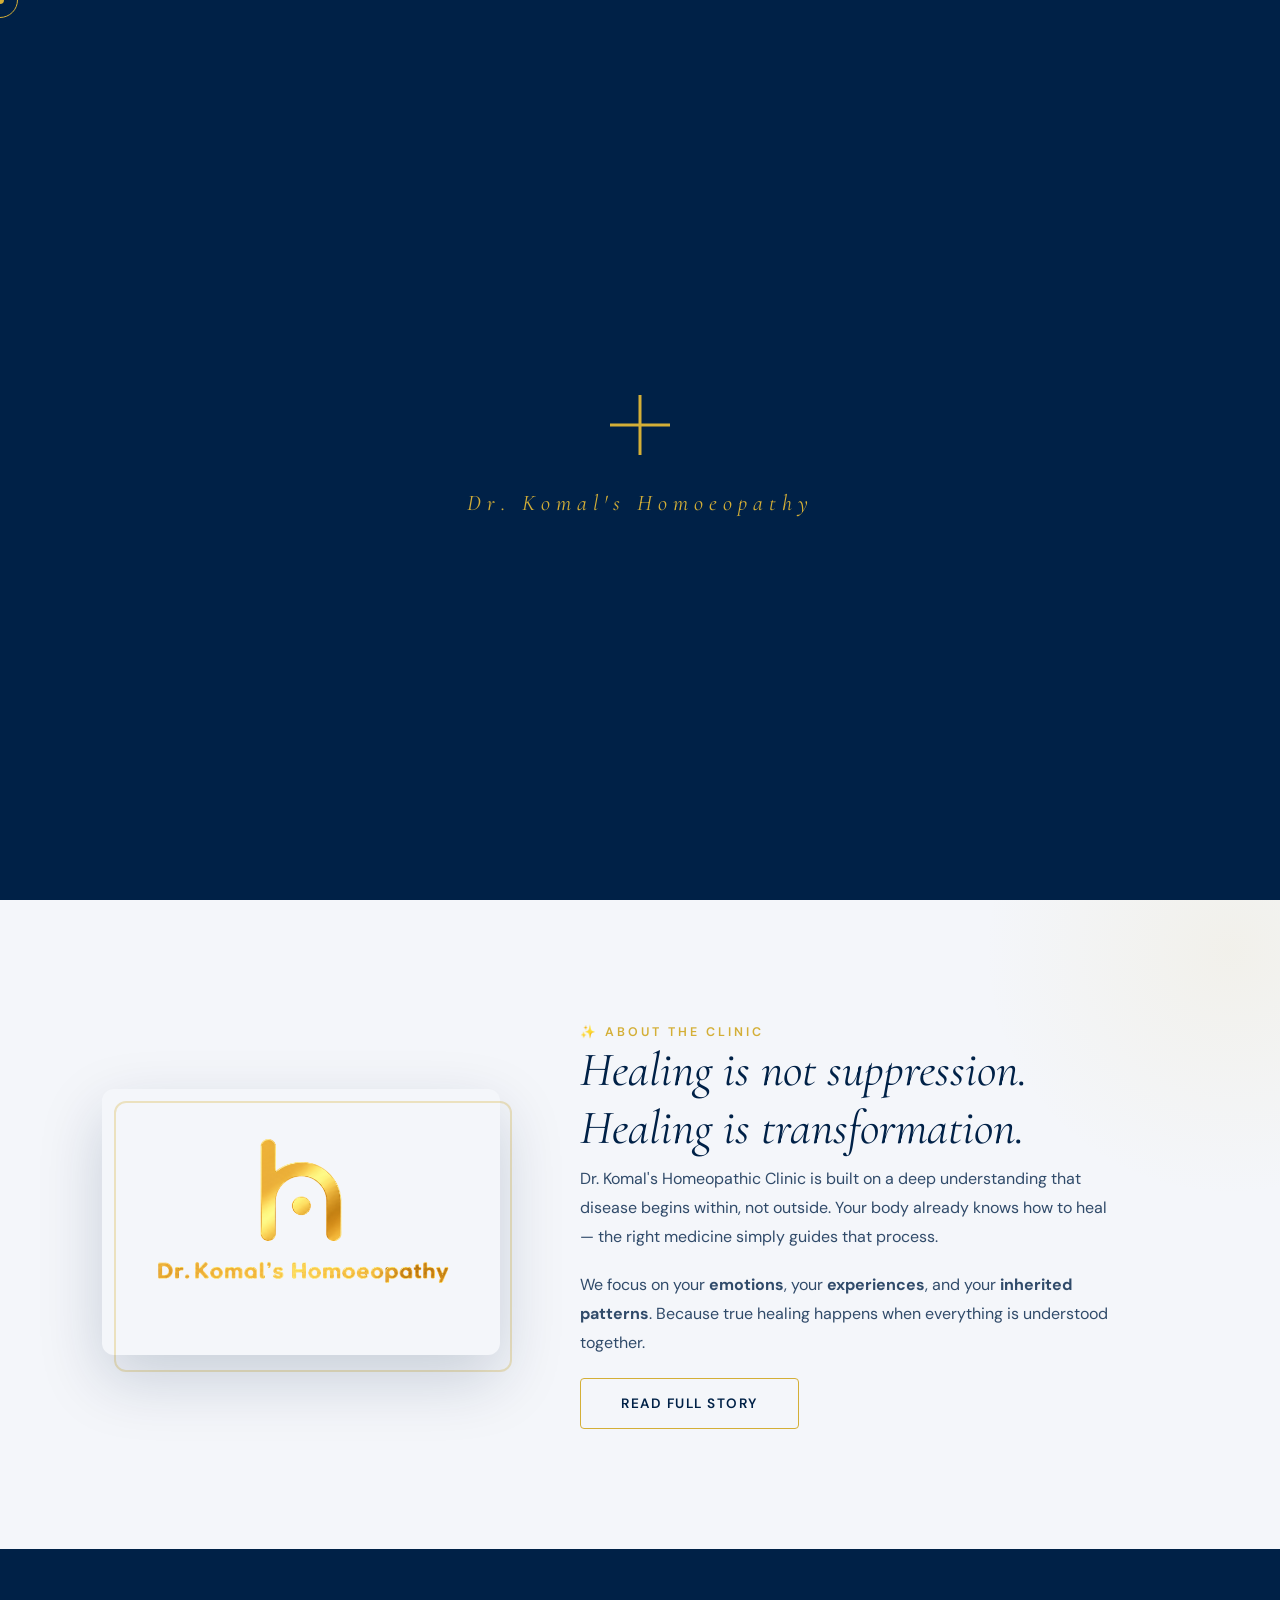
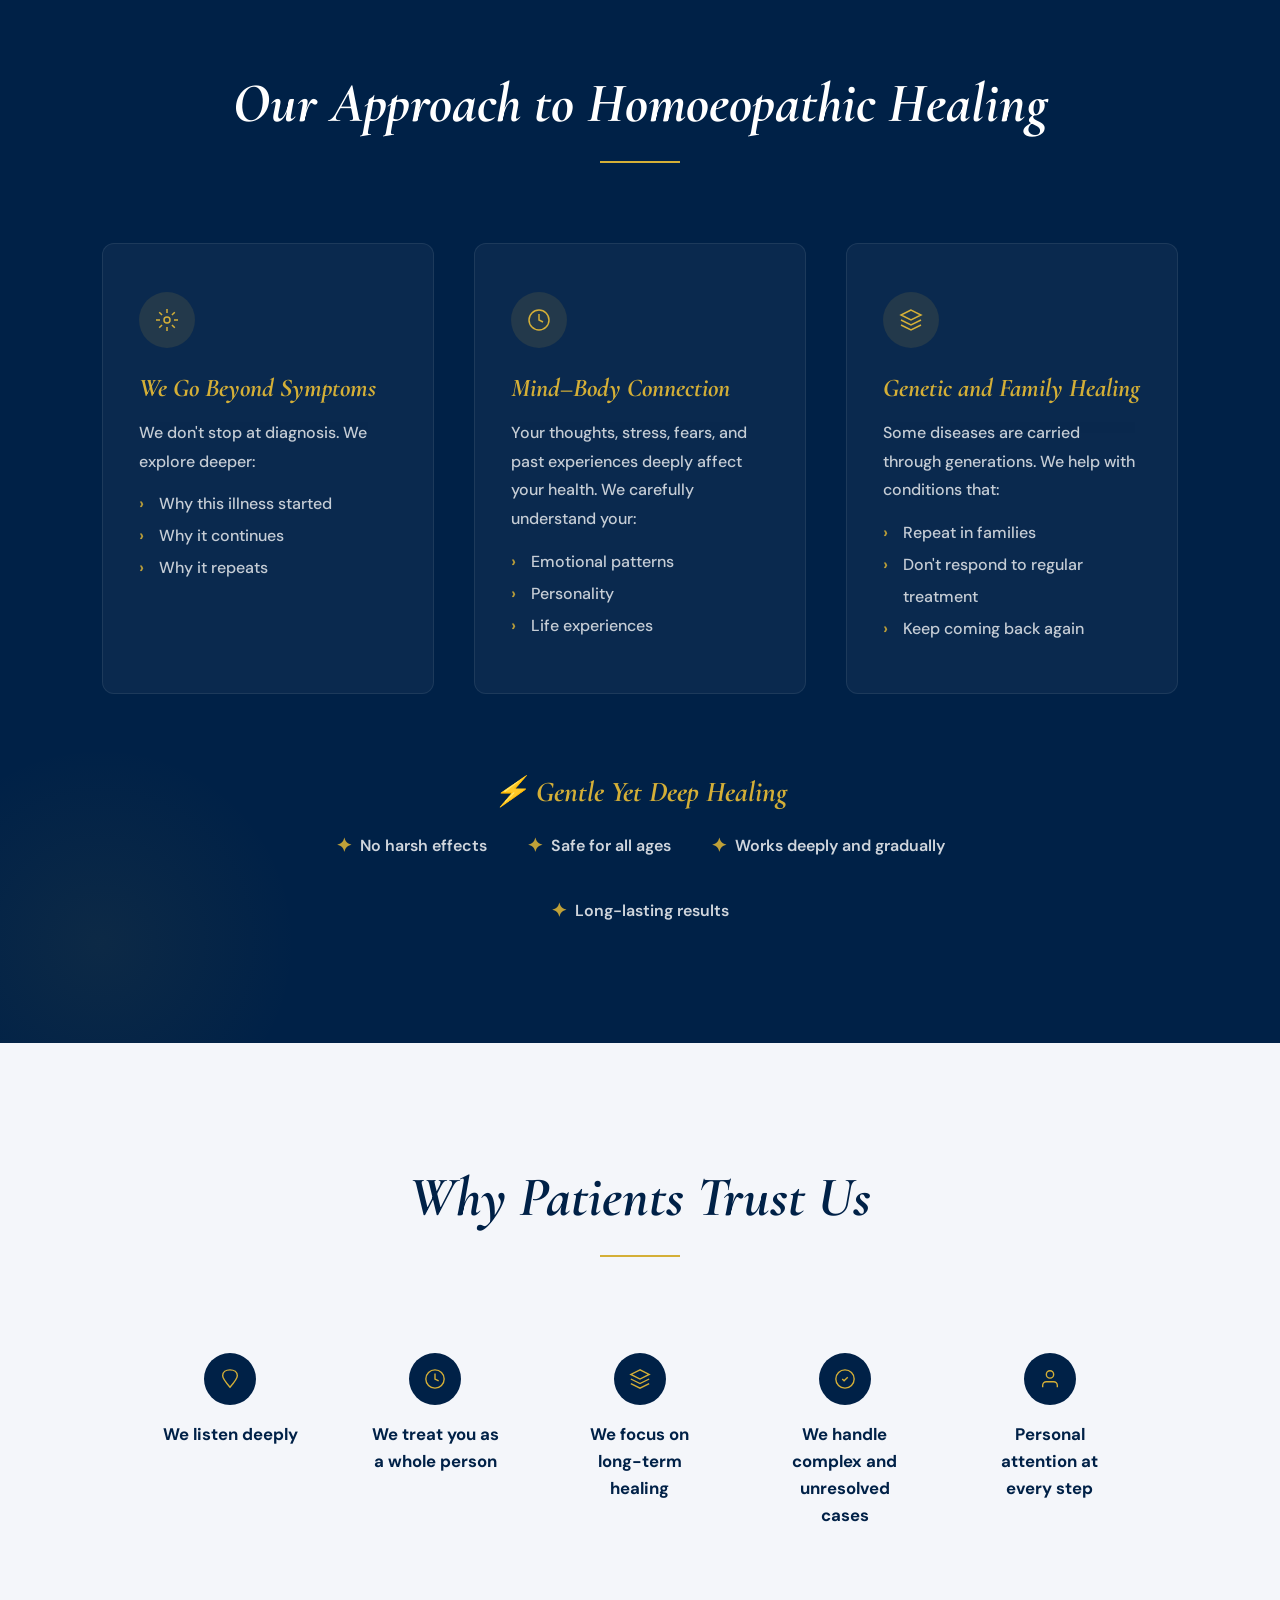
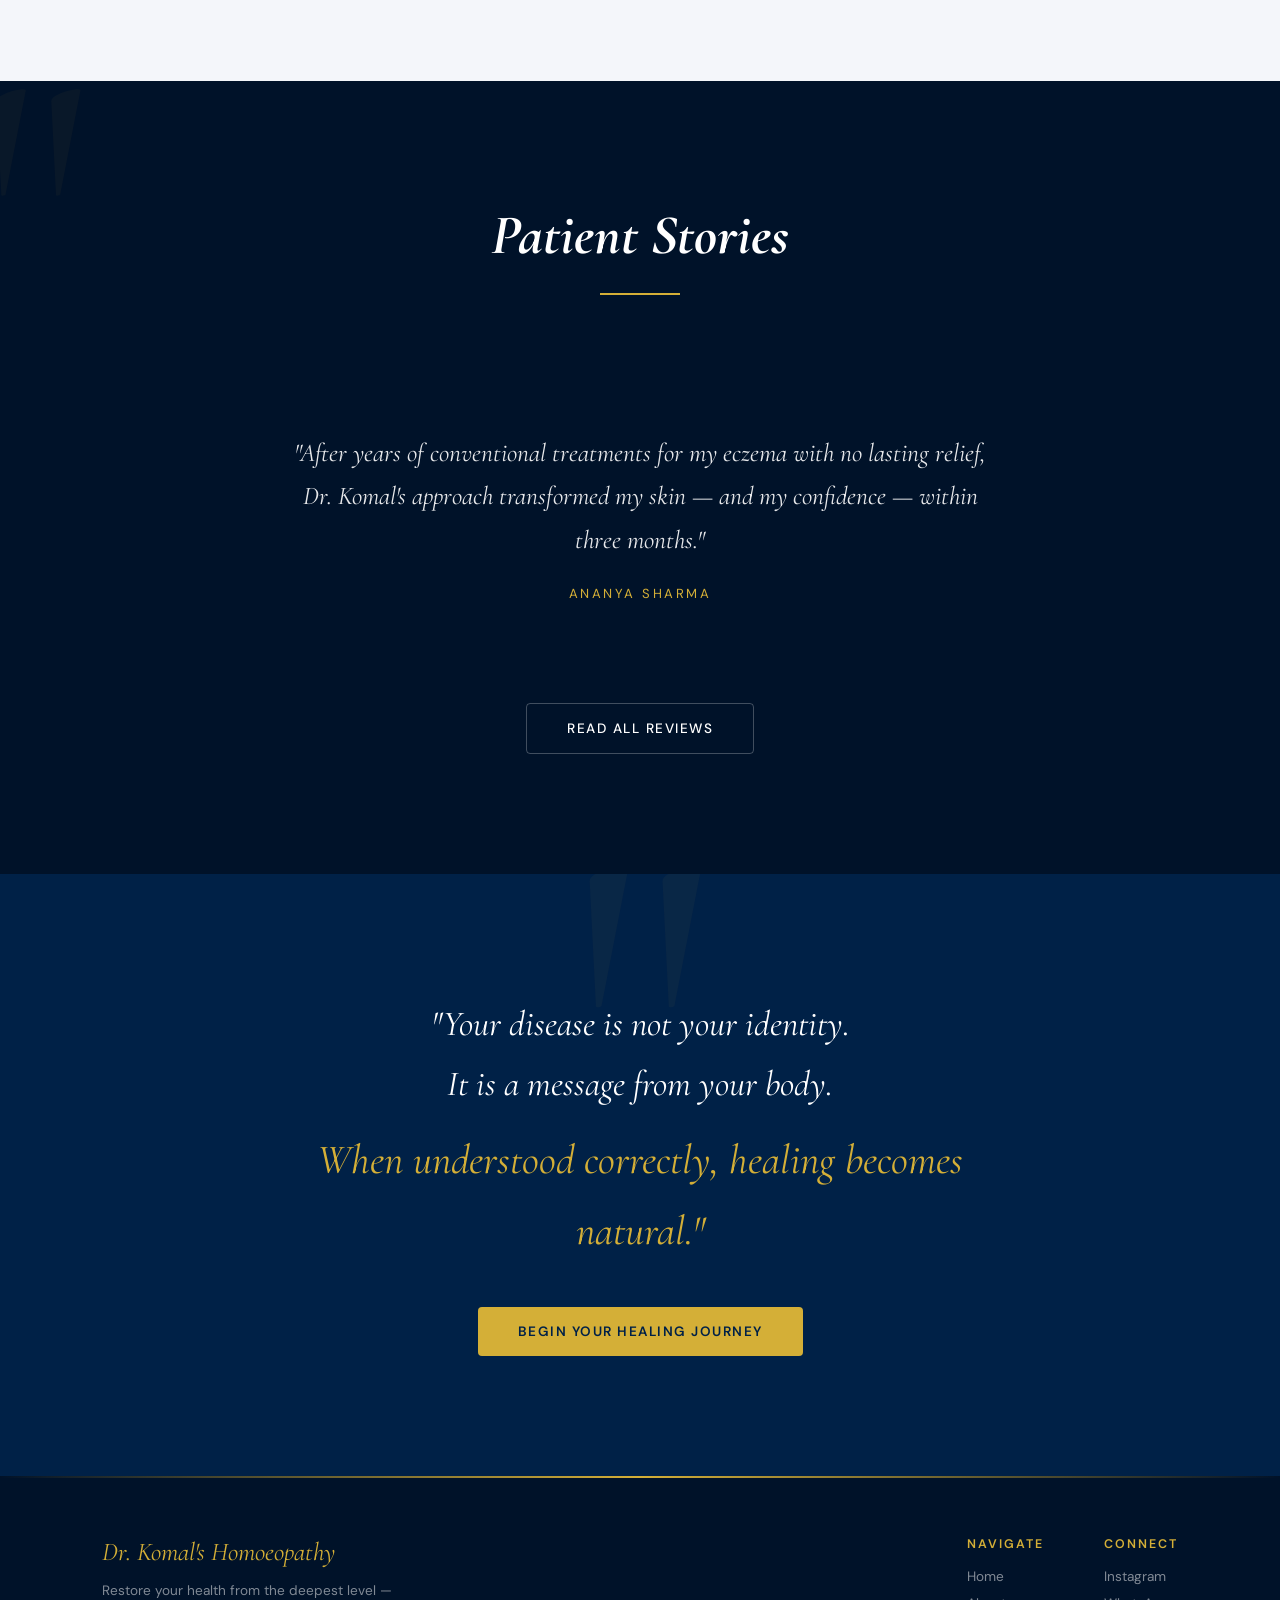
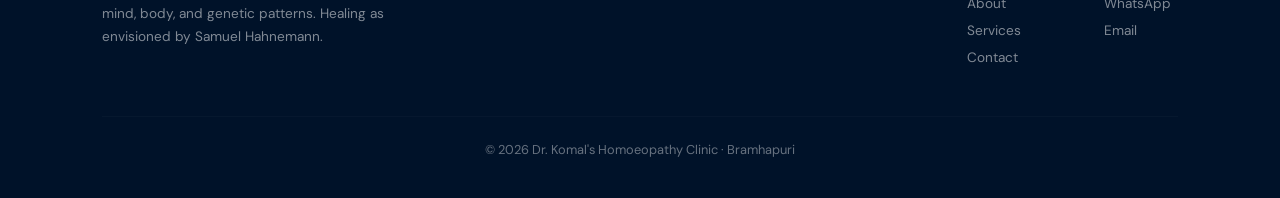
==== commit 461b295f: "Add files via upload" ====
--- a/index.html
+++ b/index.html
@@ -1,4 +1,4 @@
-﻿<!DOCTYPE html>
+<!DOCTYPE html>
 <html lang="en">
 
 <head>
@@ -12,7 +12,7 @@
     rel="stylesheet">
   <link rel="stylesheet" href="style.css">
   <script src="script.js" defer></script>
-<link rel="icon" type="image/png" href="assets/photo_6269476191790109580_y-removebg-preview.png">
+  <link rel="icon" type="image/png" href="assets/photo_6269476191790109580_y-removebg-preview.png">
 </head>
 
 <body class="home-page">
@@ -81,7 +81,7 @@
   <!-- ABOUT CLINIC -->
   <section class="about-preview">
     <div class="img-wrapper reveal">
-      <img src="assets/photo_6165736505205263648_y.jpg" alt="Dr. Komal's Homoeopathy Clinic">
+      <img src="assets/photo_6269476191790109580_y-removebg-preview.png" alt="Dr. Komal's Homoeopathy Clinic">
     </div>
     <div class="text-block reveal">
       <span class="section-label">✨ About the Clinic</span>
@@ -106,10 +106,11 @@
         <div class="card-icon">
           <svg viewBox="0 0 24 24">
             <circle cx="12" cy="12" r="3" />
-            <path d="M12 1v4M12 19v4M4.22 4.22l2.83 2.83M16.95 16.95l2.83 2.83M1 12h4M19 12h4M4.22 19.78l2.83-2.83M16.95 7.05l2.83-2.83" />
-          </svg>
-        </div>
-        <h3>ðŸ” We Go Beyond Symptoms</h3>
+            <path
+              d="M12 1v4M12 19v4M4.22 4.22l2.83 2.83M16.95 16.95l2.83 2.83M1 12h4M19 12h4M4.22 19.78l2.83-2.83M16.95 7.05l2.83-2.83" />
+          </svg>
+        </div>
+        <h3>We Go Beyond Symptoms</h3>
         <p>We don't stop at diagnosis. We explore deeper:</p>
         <ul>
           <li>Why this illness started</li>
@@ -125,7 +126,8 @@
           </svg>
         </div>
         <h3>Mind–Body Connection</h3>
-        <p>Your thoughts, stress, fears, and past experiences deeply affect your health. We carefully understand your:</p>
+        <p>Your thoughts, stress, fears, and past experiences deeply affect your health. We carefully understand your:
+        </p>
         <ul>
           <li>Emotional patterns</li>
           <li>Personality</li>
@@ -138,7 +140,7 @@
             <path d="M12 2L2 7l10 5 10-5-10-5zM2 17l10 5 10-5M2 12l10 5 10-5" />
           </svg>
         </div>
-        <h3>ðŸ§¬ Genetic & Family Healing</h3>
+        <h3>Genetic and Family Healing</h3>
         <p>Some diseases are carried through generations. We help with conditions that:</p>
         <ul>
           <li>Repeat in families</li>
@@ -149,16 +151,20 @@
     </div>
     <!-- Gentle Healing Banner -->
     <div class="reveal" style="max-width:800px;margin:80px auto 0;text-align:center;">
-      <h3 style="font-size:1.8rem;font-style:italic;color:var(--gold);margin-bottom:20px;font-weight:400;">⚡ Gentle Yet
+      <h3 style="font-size:1.8rem;font-style:italic;color:var(--gold);margin-bottom:20px;font-weight:700;">⚡ Gentle Yet
         Deep Healing</h3>
       <div style="display:flex;justify-content:center;gap:40px;flex-wrap:wrap;margin-top:24px;">
-        <span style="font-size:.9rem;opacity:.65;display:flex;align-items:center;gap:8px;">
+        <span
+          style="font-size:1rem;opacity:.9;display:flex;align-items:center;gap:8px;font-weight:600;color:rgba(255,255,255,.9);">
           <span style="color:var(--gold);font-size:1.2rem;">✦</span> No harsh effects</span>
-        <span style="font-size:.9rem;opacity:.65;display:flex;align-items:center;gap:8px;">
+        <span
+          style="font-size:1rem;opacity:.9;display:flex;align-items:center;gap:8px;font-weight:600;color:rgba(255,255,255,.9);">
           <span style="color:var(--gold);font-size:1.2rem;">✦</span> Safe for all ages</span>
-        <span style="font-size:.9rem;opacity:.65;display:flex;align-items:center;gap:8px;">
-          <span style="color:var(--gold);font-size:1.2rem;">✦</span> Works deeply & gradually</span>
-        <span style="font-size:.9rem;opacity:.65;display:flex;align-items:center;gap:8px;">
+        <span
+          style="font-size:1rem;opacity:.9;display:flex;align-items:center;gap:8px;font-weight:600;color:rgba(255,255,255,.9);">
+          <span style="color:var(--gold);font-size:1.2rem;">✦</span> Works deeply and gradually</span>
+        <span
+          style="font-size:1rem;opacity:.9;display:flex;align-items:center;gap:8px;font-weight:600;color:rgba(255,255,255,.9);">
           <span style="color:var(--gold);font-size:1.2rem;">✦</span> Long-lasting results</span>
       </div>
     </div>
@@ -203,7 +209,7 @@
             <circle cx="12" cy="12" r="10" />
           </svg>
         </div>
-        <p>We handle complex & unresolved cases</p>
+        <p>We handle complex and unresolved cases</p>
       </div>
       <div class="trust-item reveal">
         <div class="trust-icon">
@@ -291,6 +297,4 @@
   </div>
 </body>
 
-</html>
-
-
+</html>
--- a/style.css
+++ b/style.css
@@ -1,4 +1,4 @@
-/* ===== RESET & DESIGN TOKENS ===== */
+/* ===== RESET and DESIGN TOKENS ===== */
 *,*::before,*::after{margin:0;padding:0;box-sizing:border-box}
 :root{
   --primary:#002147;
@@ -53,7 +53,7 @@
 nav.scrolled .nav-links a{color:rgba(255,255,255,.75)}
 nav.scrolled .nav-links a:hover,nav.scrolled .nav-links a.active{color:var(--gold)}
 .nav-logo{display:flex;align-items:center;gap:12px;text-decoration:none;transition:all var(--transition)}
-.nav-logo img{height:55px;width:auto;max-width:200px;object-fit:contain;border-radius:0;box-shadow:none}
+.nav-logo img{height:55px;width:auto;max-width:200px;object-fit:contain;border-radius:0;box-shadow:none;filter:sepia(1) saturate(3) brightness(0.7) hue-rotate(10deg)}
 .nav-logo span{font-family:'Cormorant Garamond',serif;font-size:1.3rem;color:var(--gold);font-weight:600;letter-spacing:1px}
 .hamburger{display:none;flex-direction:column;gap:5px;cursor:pointer;z-index:1001}
 .hamburger span{width:24px;height:2px;background:var(--gold);transition:all .3s}
@@ -79,10 +79,10 @@
 .hero-content .hero-badge{display:inline-flex;align-items:center;gap:8px;background:rgba(212,175,55,.12);border:1px solid rgba(212,175,55,.25);border-radius:40px;padding:8px 20px;margin-bottom:32px;font-size:.78rem;letter-spacing:2.5px;text-transform:uppercase;color:var(--gold)}
 .hero-content .hero-badge .pulse-dot{width:8px;height:8px;background:var(--gold);border-radius:50%;animation:pulseDot 2s ease infinite}
 @keyframes pulseDot{0%,100%{opacity:1;transform:scale(1)}50%{opacity:.4;transform:scale(.7)}}
-.hero-content h1{font-size:clamp(2.8rem,6vw,5.2rem);color:var(--white);font-style:italic;font-weight:400;line-height:1.08;margin-bottom:16px}
-.hero-content h1 .gold{color:var(--gold);display:block;font-size:clamp(1.4rem,3vw,2.4rem);font-style:normal;font-weight:400;letter-spacing:2px;margin-top:8px}
-.hero-content .hero-subtitle{color:var(--gold-light);font-size:1.1rem;line-height:1.8;max-width:520px;margin-bottom:20px;font-style:italic;font-family:'Cormorant Garamond',serif;font-weight:400}
-.hero-content p{color:rgba(255,255,255,.65);font-size:.95rem;line-height:1.8;max-width:500px;margin-bottom:40px}
+.hero-content h1{font-size:clamp(2.8rem,6vw,5.2rem);color:var(--white);font-style:italic;font-weight:600;line-height:1.08;margin-bottom:16px}
+.hero-content h1 .gold{color:var(--gold);display:block;font-size:clamp(1.4rem,3vw,2.4rem);font-style:normal;font-weight:600;letter-spacing:2px;margin-top:8px}
+.hero-content .hero-subtitle{color:var(--gold-light);font-size:1.15rem;line-height:1.8;max-width:520px;margin-bottom:20px;font-style:italic;font-family:'Cormorant Garamond',serif;font-weight:500}
+.hero-content p{color:rgba(255,255,255,.85);font-size:1rem;line-height:1.8;max-width:500px;margin-bottom:40px;font-weight:500}
 .hero-btns{display:flex;gap:16px;flex-wrap:wrap}
 .hero-stitch{position:absolute;inset:40px;pointer-events:none;z-index:1}
 .hero-stitch rect{fill:none;stroke:var(--gold);stroke-width:1;stroke-dasharray:8 6;stroke-dashoffset:800;opacity:.2;vector-effect:non-scaling-stroke;animation:stitchDraw 3s ease forwards 2.5s}
@@ -114,7 +114,7 @@
 .approach-section{background:var(--primary);padding:120px 8%;position:relative;color:var(--white);overflow:hidden}
 .approach-section::before{content:'';position:absolute;bottom:-100px;left:-100px;width:400px;height:400px;border-radius:50%;background:radial-gradient(circle,rgba(212,175,55,.06) 0%,transparent 70%)}
 .approach-section .section-header{text-align:center;margin-bottom:80px}
-.approach-section .section-header h2{color:var(--white);font-size:clamp(2.4rem,5vw,3.5rem);font-style:italic;font-weight:400}
+.approach-section .section-header h2{color:var(--white);font-size:clamp(2.4rem,5vw,3.5rem);font-style:italic;font-weight:700}
 .approach-section .section-header .line{width:80px;height:2px;background:var(--gold);margin:24px auto}
 .approach-grid{display:grid;grid-template-columns:repeat(3,1fr);gap:40px;max-width:1100px;margin:0 auto}
 .approach-card{background:rgba(255,255,255,.04);border:1px solid rgba(255,255,255,.08);padding:48px 36px;border-radius:var(--radius);transition:all .4s;position:relative;overflow:hidden}
@@ -123,22 +123,22 @@
 .approach-card:hover{background:rgba(255,255,255,.06);border-color:rgba(212,175,55,.2);transform:translateY(-4px)}
 .approach-card .card-icon{width:56px;height:56px;border-radius:50%;background:rgba(212,175,55,.12);display:flex;align-items:center;justify-content:center;margin-bottom:24px}
 .approach-card .card-icon svg{width:24px;height:24px;stroke:var(--gold);fill:none;stroke-width:1.5}
-.approach-card h3{font-size:1.4rem;font-style:italic;margin-bottom:16px;color:var(--gold-light);font-weight:400}
-.approach-card p{font-size:.9rem;line-height:1.8;opacity:.6}
+.approach-card h3{font-size:1.6rem;font-style:italic;margin-bottom:16px;color:var(--gold);font-weight:700}
+.approach-card p{font-size:1rem;line-height:1.8;opacity:.85;font-weight:500;color:rgba(255,255,255,.9)}
 .approach-card ul{list-style:none;margin-top:12px}
-.approach-card ul li{font-size:.88rem;line-height:2;opacity:.6;padding-left:20px;position:relative}
+.approach-card ul li{font-size:1rem;line-height:2;opacity:.85;padding-left:20px;position:relative;font-weight:500;color:rgba(255,255,255,.9)}
 .approach-card ul li::before{content:'›';position:absolute;left:0;color:var(--gold);font-weight:700}
 
 /* ===== WHY TRUST US (HOME) ===== */
 .trust-section{background:var(--off-white);padding:120px 8%;text-align:center}
-.trust-section .section-header h2{color:var(--primary);font-size:clamp(2.4rem,5vw,3.5rem);font-style:italic;font-weight:400}
+.trust-section .section-header h2{color:var(--primary);font-size:clamp(2.4rem,5vw,3.5rem);font-style:italic;font-weight:700}
 .trust-section .section-header .line{width:80px;height:2px;background:var(--gold);margin:24px auto}
 .trust-grid{display:grid;grid-template-columns:repeat(5,1fr);gap:24px;max-width:1000px;margin:0 auto}
 .trust-item{padding:32px 20px;border-radius:var(--radius);transition:all .3s;position:relative}
 .trust-item:hover{background:white;box-shadow:var(--shadow-sm)}
 .trust-item .trust-icon{width:52px;height:52px;border-radius:50%;background:var(--primary);display:flex;align-items:center;justify-content:center;margin:0 auto 16px}
 .trust-item .trust-icon svg{width:22px;height:22px;stroke:var(--gold);fill:none;stroke-width:1.5}
-.trust-item p{font-size:.88rem;line-height:1.6;color:var(--primary);opacity:.8}
+.trust-item p{font-size:1.05rem;line-height:1.6;color:var(--primary);opacity:1;font-weight:700}
 
 /* ===== POWER MESSAGE (HOME) ===== */
 .power-message{background:var(--primary);padding:120px 8%;text-align:center;position:relative;overflow:hidden}
@@ -148,9 +148,9 @@
 
 /* ===== SECTION HEADER (Global) ===== */
 .section-header{text-align:center;margin-bottom:64px}
-.section-header h2{font-size:clamp(2.4rem,5vw,3.5rem);font-style:italic;font-weight:400;color:var(--primary)}
+.section-header h2{font-size:clamp(2.4rem,5vw,3.5rem);font-style:italic;font-weight:700;color:var(--primary)}
 .section-header .line{width:80px;height:2px;background:var(--gold);margin:24px auto}
-.section-header .section-subtitle{font-size:1rem;line-height:1.8;opacity:.7;max-width:600px;margin:0 auto;color:var(--primary)}
+.section-header .section-subtitle{font-size:1.05rem;line-height:1.8;opacity:.85;max-width:600px;margin:0 auto;color:var(--primary);font-weight:500}
 
 /* ===== SERVICES PAGE ===== */
 #services{padding:120px 8%}
@@ -189,11 +189,11 @@
 .social-links a:hover{background:var(--primary);color:var(--white);border-color:var(--primary)}
 .social-links a svg{width:16px;height:16px;fill:currentColor}
 .about-text{flex:1;min-width:320px}
-.about-text h2{font-size:clamp(2rem,4vw,3.2rem);font-style:italic;font-weight:400;margin-bottom:8px;color:var(--primary)}
-.about-text .subtitle{color:var(--gold-dark);font-size:.9rem;letter-spacing:1px;margin-bottom:24px}
-.about-text p{line-height:1.8;opacity:.8;margin-bottom:20px;max-width:520px;color:var(--primary)}
+.about-text h2{font-size:clamp(2rem,4vw,3.2rem);font-style:italic;font-weight:700;margin-bottom:8px;color:var(--primary)}
+.about-text .subtitle{color:var(--gold-dark);font-size:1rem;letter-spacing:1px;margin-bottom:24px;font-weight:600}
+.about-text p{line-height:1.8;opacity:.9;margin-bottom:20px;max-width:520px;color:var(--primary);font-weight:500}
 .credentials{list-style:none;margin:24px 0}
-.credentials li{display:flex;align-items:center;gap:12px;margin-bottom:12px;font-size:.95rem;color:var(--primary)}
+.credentials li{display:flex;align-items:center;gap:12px;margin-bottom:12px;font-size:1.05rem;color:var(--primary);font-weight:600}
 .credentials .check{width:24px;height:24px;border-radius:50%;background:var(--primary);display:flex;align-items:center;justify-content:center;flex-shrink:0}
 .credentials .check svg{width:12px;height:12px;stroke:var(--gold);stroke-width:3;fill:none;stroke-dasharray:20;stroke-dashoffset:20}
 .credentials.visible .check svg{animation:drawCheck .5s ease forwards}
@@ -202,8 +202,8 @@
 .timeline-dot{width:12px;height:12px;border-radius:50%;background:var(--gold);position:absolute;left:-7px;opacity:0;transition:opacity .4s;box-shadow:0 0 0 4px rgba(212,175,55,.2)}
 .timeline-dot.visible{opacity:1}
 .timeline-item{padding:0 0 28px 20px;position:relative}
-.timeline-item .year{font-weight:700;color:var(--gold-dark);font-size:.85rem;letter-spacing:1px}
-.timeline-item .desc{font-size:.9rem;opacity:.7;color:var(--primary)}
+.timeline-item .year{font-weight:700;color:var(--gold-dark);font-size:.95rem;letter-spacing:1px}
+.timeline-item .desc{font-size:1rem;opacity:.85;color:var(--primary);font-weight:500}
 
 /* ===== REMEDIES PAGE ===== */
 #remedies{background:var(--primary);padding:120px 8%;color:var(--white)}
@@ -321,4 +321,4 @@
   .hero-btns{flex-direction:column}
   .hero-btns .btn-gold,.hero-btns .btn-ghost{width:100%;text-align:center}
 }
-
+
